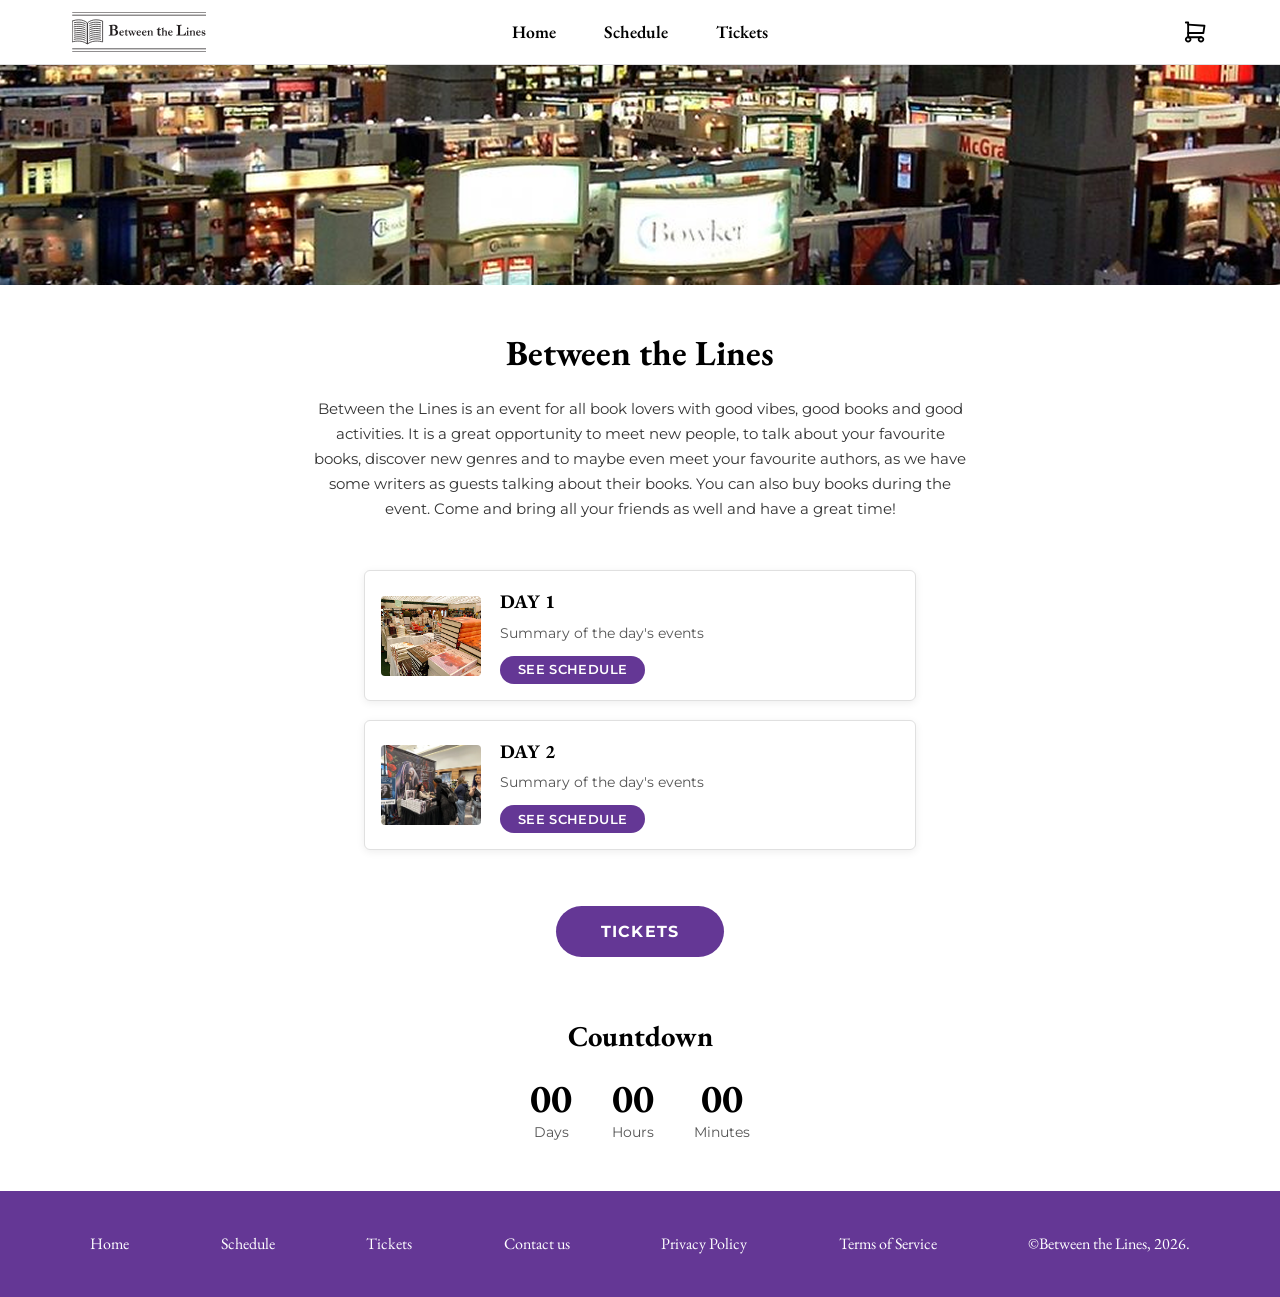
==== index.html @ 05888fab "brandmark on mobile header added, bugs fixed" ====
<!doctype html>
<html lang="en">
  <head>
    <meta charset="UTF-8" />
    <meta name="viewport" content="width=device-width, initial-scale=1.0" />
    <title>Between The Lines</title>

    <!--Logo font-->
    <link
      href="https://fonts.googleapis.com/css2?family=EB+Garamond:wght@400;700&family=Montserrat:wght@400;600;700&display=swap"
      rel="stylesheet"
    />

    <!--CSS FILES-->

    <!--General one ( header and footer for all pages )-->
    <link rel="stylesheet" href="CSS/header-footer.css" />
    <!--Page-specific ( home )-->
    <link rel="stylesheet" href="CSS/home.css" />

    <!--JS files-->
    <script src="JS/mainpage-mobilemenu.js" defer></script>
    <script src="JS/countdown.js" defer></script>
  </head>
  <body>
    <!-- HEADER -->
    <header>
      <nav class="nav-inner" aria-label="Main navigation">
        <a
          href="index.html"
          class="nav-logo"
          aria-label="Between the Lines, Home"
          ><img
            src="images/main-logotype-and-icon 1.svg"
            alt="Logo"
            class="logo-desktop"
          />

          <!-- mobile brandmark -->
          <img
            src="images/smallIcon.png"
            alt="Between the Lines brandmark"
            class="logo-mobile"
          />
        </a>

        <!-- Desktop version links -->
        <ul class="nav-links" role="list">
          <li><a href="index.html">Home</a></li>
          <li><a href="schedule.html">Schedule</a></li>
          <li><a href="tickets.html">Tickets</a></li>
        </ul>

        <!-- Desktop cart -->
        <a href="shoppingCart.html" class="nav-cart" aria-label="Shopping cart"
          ><img
            src="images/shopping-cart.svg"
            alt="Shopping Cart icon"
            id="Cart-icon"
          />
        </a>

        <!-- Ham -->
        <button
          class="nav-hamburger"
          aria-label="Open menu"
          aria-expanded="false"
          aria-controls="mobile-menu"
          onclick="openMenu()"
        >
          <span></span>
          <span></span>
          <span></span>
        </button>
      </nav>
    </header>

    <!-- MOBILE MENU -->
    <div
      class="mobile-menu"
      id="mobile-menu"
      role="dialog"
      aria-modal="true"
      aria-label="Navigation menu"
    >
      <div class="mobile-menu-header">
        <button
          class="mobile-menu-close"
          aria-label="Close menu"
          onclick="closeMenu()"
        >
          X
        </button>
      </div>
      <nav class="mobile-menu-links" aria-label="Mobile navigation">
        <a href="index.html" onclick="closeMenu()">Home</a>
        <a href="schedule.html" onclick="closeMenu()">Schedule</a>
        <a href="tickets.html" onclick="closeMenu()">Tickets</a>
        <a href="#contact" onclick="closeMenu()">Contact us</a>
        <a href="shoppingCart.html" onclick="closeMenu()">Shopping cart</a>
      </nav>
    </div>

    <!-- MAIN -->
    <main>
      <!-- Hero/main image -->
      <section class="hero" aria-label="Event photo">
        <img
          src="images/BOOK1 1 (1).png"
          alt="People browsing book stands at the Between the Lines event"
        />
      </section>

      <!-- About -->
      <section class="about">
        <h1>Between the Lines</h1>
        <p>
          Between the Lines is an event for all book lovers with good vibes,
          good books and good activities. It is a great opportunity to meet new
          people, to talk about your favourite books, discover new genres and to
          maybe even meet your favourite authors, as we have some writers as
          guests talking about their books. You can also buy books during the
          event. Come and bring all your friends as well and have a great time!
        </p>
      </section>

      <!-- Day cards -->
      <section class="day-cards" aria-label="Event days">
        <!-- Day 1 -->
        <article class="day-card">
          <img
            src="images/BOOK 2 3.png"
            alt="Day 1 event scene – book stalls and visitors"
          />
          <div class="day-card-content">
            <h3>DAY 1</h3>
            <p>Summary of the day's events</p>
            <button
              class="btn-schedule"
              onclick="window.location.href = 'schedule.html'"
            >
              SEE SCHEDULE
            </button>
          </div>
        </article>

        <!-- Day 2 -->
        <article class="day-card">
          <img
            src="images/day2.png"
            alt="Day 2 event scene – author signing and talks"
          />
          <div class="day-card-content">
            <h3>DAY 2</h3>
            <p>Summary of the day's events</p>
            <button
              class="btn-schedule"
              onclick="window.location.href = 'schedule.html'"
            >
              SEE SCHEDULE
            </button>
          </div>
        </article>
      </section>

      <!-- Tickets button -->
      <section class="tickets-cta">
        <a href="tickets.html" class="btn-tickets" role="button">TICKETS</a>
      </section>

      <!-- Countdown -->
      <section class="countdown-section" aria-label="Countdown to event">
        <h2>Countdown</h2>
        <div class="countdown-grid" aria-live="polite">
          <div class="countdown-item">
            <span class="countdown-number" id="cd-days">00</span>
            <span class="countdown-label">Days</span>
          </div>
          <div class="countdown-item">
            <span class="countdown-number" id="cd-hours">00</span>
            <span class="countdown-label">Hours</span>
          </div>
          <div class="countdown-item">
            <span class="countdown-number" id="cd-minutes">00</span>
            <span class="countdown-label">Minutes</span>
          </div>
        </div>
      </section>
    </main>

    <!--FOOTER-->
    <footer>
      <div class="footer-inner">
        <nav class="footer-links" aria-label="Footer navigation">
          <a href="index.html">Home</a>
          <a href="schedule.html">Schedule</a>
          <a href="tickets.html">Tickets</a>
          <a href="#contact">Contact us</a>
          <a href="#privacy">Privacy Policy</a>
          <a href="#terms">Terms of Service</a>
          <span class="footer-copyright">©Between the Lines, 2026.</span>
        </nav>
      </div>
    </footer>
  </body>
</html>
---- CSS/header-footer.css ----
/* GENERAL */
*,
*::before,
*::after {
  box-sizing: border-box;
  margin: 0;
  padding: 0;
}

:root {
  --purple: #643795;
  --purple-dark: #4e2a75;
  --white: #ffffff;
  --black: #000000;
  --gray-light: #f5f5f5;
  --gray-mid: #e0e0e0;
  --text: #000000;
}

a {
  text-decoration: none;
  color: inherit;
}

ul {
  list-style: none;
}
/* HEADER */

header {
  position: sticky;
  top: 0;
  z-index: 100;
  background: var(--white);
  border-bottom: 1px solid var(--gray-mid);
}

.nav-inner {
  display: grid;
  grid-template-columns: 1fr auto 1fr;
  align-items: center;
  padding: 0 2rem;
  height: 64px;
  max-width: 1200px;
  margin: 0 auto;
}
.nav-logo {
  grid-column: 1;
  justify-self: start;
}

.nav-logo img {
  height: 40px;
  width: auto;
}

/* Desktop nav links */

.nav-logo .logo-mobile {
  display: none;
}
.nav-logo .logo-desktop {
  display: block;
}

.nav-links {
  grid-column: 2;
  justify-self: center;
  display: flex;
  align-items: center;
  gap: 3rem;
  list-style: none;
  margin: 0;
  padding: 0;
  white-space: nowrap;
}

.nav-links a {
  font-family: "EB Garamond", serif;
  font-size: 1.1rem;
  font-weight: 600;
  color: var(--black);
  transition: color 0.2s;
}

.nav-links a:hover {
  color: var(--purple);
}
.nav-cart {
  grid-column: 3;
  justify-self: end;
}
.nav-cart img {
  width: 28px;
  height: 28px;
}

/* Ham(&hidden on desktop) */
.nav-hamburger {
  grid-column: 3;
  justify-self: end;
  display: none; /* hidden */
  background: none;
  border: none;
  cursor: pointer;
  flex-direction: column;
  gap: 5px;
  padding: 4px;
}

/* span lines hamb btn */
.nav-hamburger span {
  display: block;
  width: 24px;
  height: 3px;
  border-radius: 100000px;
  background: var(--black);
}

/* mobile overlay menu */
.mobile-menu {
  display: none;
  position: fixed;
  top: 0;
  left: 0;
  width: 100%;
  height: 100%;
  z-index: 200;
  flex-direction: column;
}

.mobile-menu.open {
  display: flex;
}

.mobile-menu-header {
  background: var(--white);
  display: flex;
  align-items: center;
  justify-content: space-between;
  padding: 0 1.25rem;
  height: 64px;
  border-bottom: 1px solid var(--gray-mid);
}

.mobile-menu-header img {
  height: 36px;
}

.mobile-menu-close {
  background: none;
  border: none;
  font-size: 1.6rem;
  cursor: pointer;
  color: var(--black);
  line-height: 1;
}

.mobile-menu-links {
  background: var(--purple);
  flex: 1;
  display: flex;
  flex-direction: column;
  align-items: center;
  justify-content: center;
  gap: 0;
}

.mobile-menu-links a {
  font-family: "EB Garamond", serif;
  font-size: 1.4rem;
  color: var(--white);
  padding: 1.1rem 2rem;
  width: 100%;
  text-align: center;
  border-bottom: 1px solid rgba(255, 255, 255, 0.1);
  transition: background 0.2s;
}

.mobile-menu-links a:first-child {
  border-top: 1px solid rgba(255, 255, 255, 0.1);
}

.mobile-menu-links a:hover {
  background: rgba(255, 255, 255, 0.1);
}

/*FOOTER*/
footer {
  background-color: var(--purple);
  color: var(--white);
  padding: 2.5rem 1.5rem;
}

.footer-inner {
  max-width: 1100px;
  margin: 0 auto;
}

/* Desktop footer one row */
.footer-links {
  display: flex;
  justify-content: space-between;
  align-items: center;
  flex-wrap: wrap;
  gap: 0.8rem;
}

.footer-links a,
.footer-copyright {
  font-family: "EB Garamond", serif;
  font-size: 1rem;
  color: var(--white);
}

.footer-links a:hover {
  text-decoration: underline;
}

/*  RESPONSIVENESS MOBILE */
@media (max-width: 640px) {
  /* Mobile logo & hide desktop */

  .nav-logo .logo-desktop {
    display: none;
  }

  .nav-logo .logo-mobile {
    display: block;
    height: 36px;
    width: auto;
  }
  /* Hide desktop nav & show ham */
  .nav-links,
  .nav-cart {
    display: none;
  }

  .nav-hamburger {
    display: flex;
  }

  /* Mobile footer 2 col */
  .footer-links {
    display: grid;
    grid-template-columns: 1fr 1fr;
    gap: 0.6rem 1.5rem;
    align-items: start;
  }

  .footer-copyright {
    grid-column: 1 / -1;
    text-align: center;
    margin-top: 0.5rem;
    font-size: 0.85rem;
  }

  .footer-links a {
    font-size: 0.9rem;
  }
}
---- CSS/home.css ----
body {
  font-family: "Montserrat", sans-serif;
  color: var(--text);
  line-height: 1.6;
  overflow-x: hidden;
}

h1,
h2,
h3 {
  font-family: "EB Garamond", serif;
  font-weight: 700;
}

a {
  text-decoration: none;
  color: inherit;
}

ul {
  list-style: none;
}

img {
  display: block;
  max-width: 100%;
}

/* The HERO/MAIN IMG */
.hero {
  width: 100%;
  max-height: 220px;
  overflow: hidden;
}

.hero img {
  width: 100%;
  height: 220px;
  object-fit: cover;
  object-position: center top;
}

/*ABOUT SECTION*/
.about {
  max-width: 700px;
  margin: 0 auto;
  padding: 2.5rem 1.5rem 1.5rem;
  text-align: center;
}

.about h1 {
  font-size: 2.2rem;
  margin-bottom: 1rem;
}

.about p {
  font-size: 0.92rem;
  color: #333;
  line-height: 1.7;
}

/* Day Cards*/
/* fix color, shadow, button later*/
.day-cards {
  max-width: 600px;
  margin: 1.5rem auto;
  padding: 0 1.5rem;
  display: flex;
  flex-direction: column;
  gap: 1.2rem;
}

.day-card {
  background: var(--white);
  border: 1px solid var(--gray-mid);
  border-radius: 6px;
  display: flex;
  align-items: center;
  gap: 1.2rem;
  padding: 1rem;
  box-shadow: 0 2px 8px rgba(0, 0, 0, 0.07);
}

.day-card img {
  width: 100px;
  height: 80px;
  object-fit: cover;
  border-radius: 4px;
  flex-shrink: 0;
}

.day-card-content h3 {
  font-size: 1.2rem;
  margin-bottom: 0.3rem;
}

.day-card-content p {
  font-size: 0.85rem;
  color: #555;
  margin-bottom: 0.7rem;
}

.btn-schedule {
  background: var(--purple);
  color: var(--white);
  border: none;
  border-radius: 20px;
  padding: 0.4rem 1.1rem;
  font-size: 0.8rem;
  font-family: "Montserrat", sans-serif;
  font-weight: 600;
  cursor: pointer;
  letter-spacing: 0.03em;
  transition: background 0.2s;
}

.btn-schedule:hover {
  background: var(--purple-dark);
}

/* TICKETS BUTTON */
.tickets-cta {
  text-align: center;
  padding: 2rem 1rem;
}

.btn-tickets {
  display: inline-block;
  background: var(--purple);
  color: var(--white);
  font-family: "Montserrat", sans-serif;
  font-size: 1rem;
  font-weight: 700;
  letter-spacing: 0.08em;
  padding: 0.8rem 2.8rem;
  border-radius: 30px;
  border: none;
  cursor: pointer;
  transition: background 0.2s;
  text-transform: uppercase;
}

.btn-tickets:hover {
  background: var(--purple-dark);
}

/* COUNTDOWN */
.countdown-section {
  text-align: center;
  padding: 1.5rem 1rem 3rem;
}

.countdown-section h2 {
  font-size: 1.8rem;
  margin-bottom: 1.2rem;
}

.countdown-grid {
  display: flex;
  justify-content: center;
  gap: 2.5rem;
}

.countdown-item {
  display: flex;
  flex-direction: column;
  align-items: center;
}

.countdown-number {
  font-family: "EB Garamond", serif;
  font-size: 2.5rem;
  font-weight: 700;
  line-height: 1;
}

.countdown-label {
  font-size: 0.85rem;
  color: #555;
  margin-top: 0.2rem;
}

/* RESPONSIVENESS MOBILE */
@media (max-width: 640px) {
  .hero img {
    height: 240px;
  }

  .about h1 {
    font-size: 1.7rem;
  }

  .about p {
    font-size: 0.88rem;
  }

  /* Cards& img stack vert */
  .day-card {
    flex-direction: column;
    align-items: flex-start;
  }

  .day-card img {
    width: 100%;
    height: 160px;
  }
}
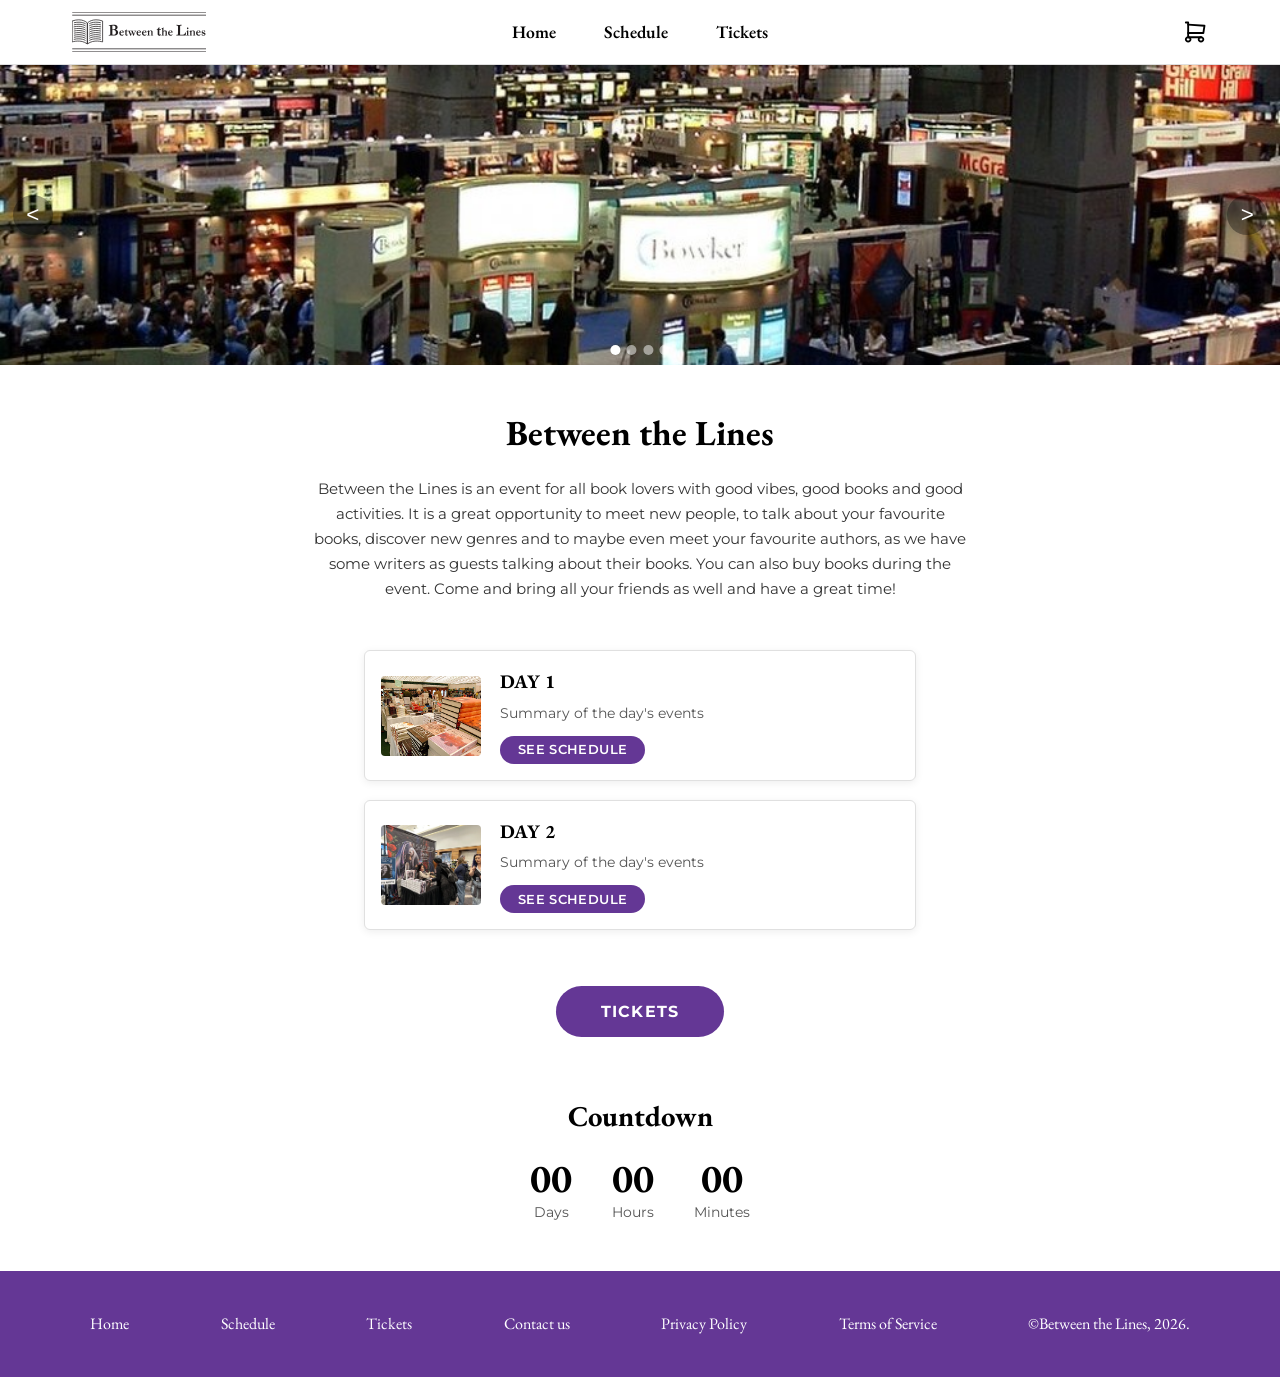
==== commit 7fc2bcb5: "slideshow home page" ====
--- a/index.html
+++ b/index.html
@@ -20,6 +20,7 @@
 
     <!--JS files-->
     <script src="JS/mainpage-mobilemenu.js" defer></script>
+    <script src="JS/slideShow.js" defer></script>
     <script src="JS/countdown.js" defer></script>
   </head>
   <body>
@@ -105,10 +106,43 @@
     <main>
       <!-- Hero/main image -->
       <section class="hero" aria-label="Event photo">
-        <img
-          src="images/BOOK1 1 (1).png"
-          alt="People browsing book stands at the Between the Lines event"
-        />
+        <!-- the slides -->
+        <div class="slides">
+          <img
+            src="images/main.jpg"
+            alt="Event photo - Scene 1"
+            class="slide active"
+          />
+          <img
+            src="images/Main3.jpg"
+            alt="Event photo - Scene 2"
+            class="slide"
+          />
+          <img
+            src="images/Main4.jpg"
+            alt="Event photo - Scene 3"
+            class="slide"
+          />
+          <img
+            src="images/Main5.jpg"
+            alt="Event photo - Scene 4"
+            class="slide"
+          />
+        </div>
+
+        <!-- left and right arrow buttons -->
+        <button class="slide-btn slide-prev" aria-label="Previous image">
+          <
+        </button>
+        <button class="slide-btn slide-next" aria-label="Next image">></button>
+
+        <!-- dots at the bottom -->
+        <div class="slide-dots">
+          <button class="dot active" aria-label="Go to slide 1"></button>
+          <button class="dot" aria-label="Go to slide 2"></button>
+          <button class="dot" aria-label="Go to slide 3"></button>
+          <button class="dot" aria-label="Go to slide 4"></button>
+        </div>
       </section>
 
       <!-- About -->
--- a/CSS/header-footer.css
+++ b/CSS/header-footer.css
@@ -150,7 +150,7 @@
 .mobile-menu-close {
   background: none;
   border: none;
-  font-size: 1.6rem;
+  font-size: 1.4rem;
   cursor: pointer;
   color: var(--black);
   line-height: 1;
--- a/CSS/home.css
+++ b/CSS/home.css
@@ -26,18 +26,83 @@
   max-width: 100%;
 }
 
-/* The HERO/MAIN IMG */
+/* HERO SLIDESHOW */
 .hero {
   width: 100%;
-  max-height: 220px;
+  height: 300px;
   overflow: hidden;
-}
-
-.hero img {
+  position: relative;
+}
+
+/* all slides sit on top of each other, hidden by default */
+.slide {
+  position: absolute;
+  top: 0;
+  left: 0;
   width: 100%;
-  height: 220px;
+  height: 100%;
   object-fit: cover;
   object-position: center top;
+  opacity: 0;
+  transition: opacity 0.6s ease;
+}
+
+.slide.active {
+  opacity: 1;
+}
+
+/* ARROW BUTTONS */
+.slide-btn {
+  position: absolute;
+  top: 50%;
+  transform: translateY(-50%);
+  background: rgba(0, 0, 0, 0.35);
+  color: white;
+  border: none;
+  font-size: 1.4rem;
+  width: 40px;
+  height: 40px;
+  border-radius: 50%;
+  cursor: pointer;
+  z-index: 10;
+  transition: background 0.2s;
+}
+
+.slide-btn:hover {
+  background: rgba(0, 0, 0, 0.6);
+}
+
+.slide-prev {
+  left: 0.8rem;
+}
+.slide-next {
+  right: 0.8rem;
+}
+
+/* DOTS */
+.slide-dots {
+  position: absolute;
+  bottom: 0.6rem;
+  left: 50%;
+  transform: translateX(-50%);
+  display: flex;
+  gap: 0.4rem;
+  z-index: 10;
+}
+
+.dot {
+  width: 10px;
+  height: 10px;
+  border-radius: 50%;
+  border: none;
+  background: rgba(255, 255, 255, 0.5);
+  cursor: pointer;
+  padding: 0;
+  transition: background 0.2s;
+}
+
+.dot.active {
+  background: white;
 }
 
 /*ABOUT SECTION*/
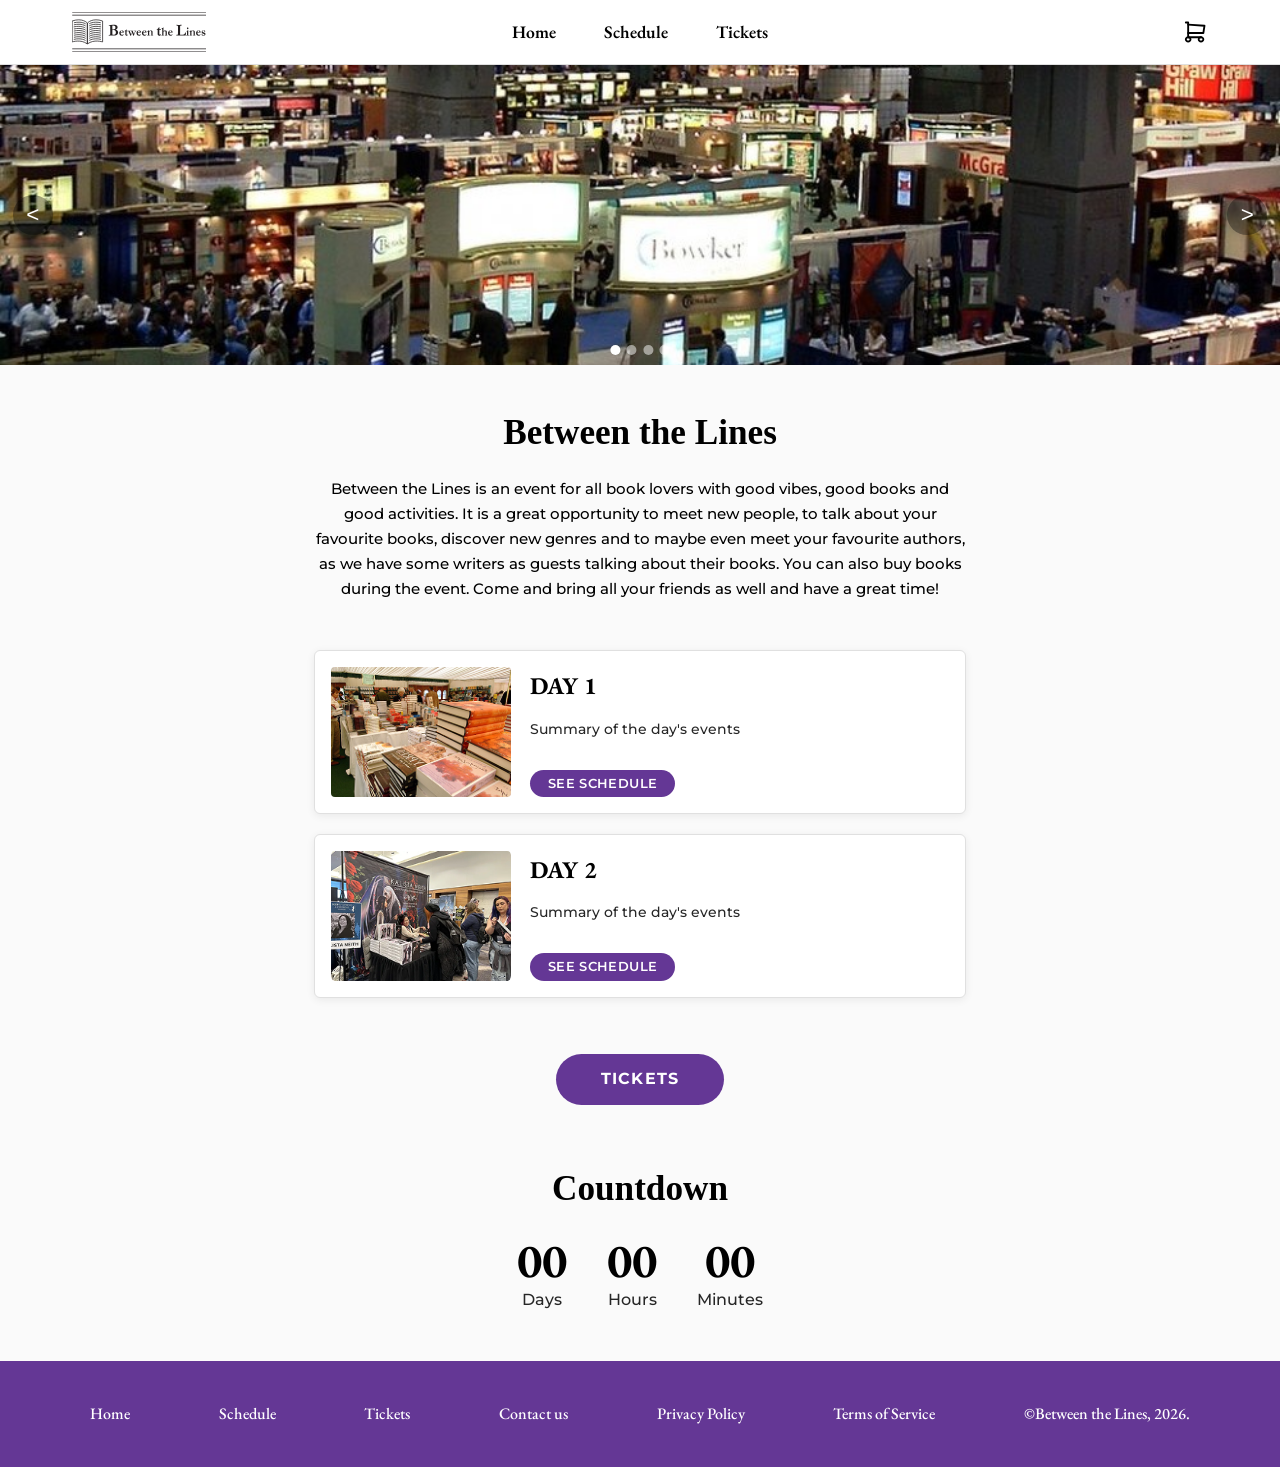
==== commit e9713cad: "Small Fixes" ====
--- a/index.html
+++ b/index.html
@@ -90,7 +90,7 @@
           aria-label="Close menu"
           onclick="closeMenu()"
         >
-          X
+          ✕
         </button>
       </div>
       <nav class="mobile-menu-links" aria-label="Mobile navigation">
@@ -226,13 +226,17 @@
     <footer>
       <div class="footer-inner">
         <nav class="footer-links" aria-label="Footer navigation">
-          <a href="index.html">Home</a>
-          <a href="schedule.html">Schedule</a>
-          <a href="tickets.html">Tickets</a>
-          <a href="#contact">Contact us</a>
-          <a href="#privacy">Privacy Policy</a>
-          <a href="#terms">Terms of Service</a>
-          <span class="footer-copyright">©Between the Lines, 2026.</span>
+          <div class="footer-col">
+            <a href="index.html">Home</a>
+            <a href="schedule.html">Schedule</a>
+            <a href="tickets.html">Tickets</a>
+            <a href="#contact">Contact us</a>
+          </div>
+          <div class="footer-col footer-col-right">
+            <a href="#privacy">Privacy Policy</a>
+            <a href="#terms">Terms of Service</a>
+            <span class="footer-copyright">©Between the Lines, 2026.</span>
+          </div>
         </nav>
       </div>
     </footer>
--- a/CSS/header-footer.css
+++ b/CSS/header-footer.css
@@ -124,7 +124,7 @@
   top: 0;
   left: 0;
   width: 100%;
-  height: 100%;
+  height: auto;
   z-index: 200;
   flex-direction: column;
 }
@@ -150,10 +150,13 @@
 .mobile-menu-close {
   background: none;
   border: none;
-  font-size: 1.4rem;
+  font-size: 1.5rem;
+  font-weight: 999;
   cursor: pointer;
   color: var(--black);
   line-height: 1;
+  margin-left: 92%;
+  display: block;
 }
 
 .mobile-menu-links {
@@ -161,6 +164,7 @@
   flex: 1;
   display: flex;
   flex-direction: column;
+  height: 50%;
   align-items: center;
   justify-content: center;
   gap: 0;
@@ -186,6 +190,7 @@
 }
 
 /*FOOTER*/
+
 footer {
   background-color: var(--purple);
   color: var(--white);
@@ -204,6 +209,9 @@
   align-items: center;
   flex-wrap: wrap;
   gap: 0.8rem;
+}
+.footer-col {
+  display: contents;
 }
 
 .footer-links a,
@@ -217,6 +225,27 @@
   text-decoration: underline;
 }
 
+/*  RESPONSIVENESS MIDDLE/iPad ONLY FOOTER   */
+@media (min-width: 641px) and (max-width: 1024px) {
+  .footer-links {
+    display: grid;
+    grid-template-columns: 1fr 1fr 1fr;
+    gap: 0.8rem 0.8rem;
+    align-items: start;
+    text-justify: distribute;
+  }
+
+  .footer-col {
+    display: contents;
+  }
+
+  .footer-copyright {
+    grid-column: 1 / -1;
+    text-align: center;
+    margin-top: 0.5rem;
+  }
+}
+
 /*  RESPONSIVENESS MOBILE */
 @media (max-width: 640px) {
   /* Mobile logo & hide desktop */
@@ -244,15 +273,24 @@
   .footer-links {
     display: grid;
     grid-template-columns: 1fr 1fr;
-    gap: 0.6rem 1.5rem;
-    align-items: start;
+    gap: 0;
+    align-items: end;
+  }
+  .footer-col {
+    display: flex;
+    flex-direction: column;
+    gap: 0.6rem;
+    text-align: bottom;
+  }
+  .footer-col-right {
+    text-align: right;
   }
 
   .footer-copyright {
     grid-column: 1 / -1;
-    text-align: center;
-    margin-top: 0.5rem;
+    text-align: right;
     font-size: 0.85rem;
+    align-content: bottom;
   }
 
   .footer-links a {
--- a/CSS/home.css
+++ b/CSS/home.css
@@ -3,12 +3,15 @@
   color: var(--text);
   line-height: 1.6;
   overflow-x: hidden;
-}
-
+  font-weight: 500;
+}
+main {
+  background-color: color-mix(in srgb, var(--text) 2%, transparent);
+}
 h1,
 h2,
 h3 {
-  font-family: "EB Garamond", serif;
+  font-family: "Garamond", serif;
   font-weight: 700;
 }
 
@@ -32,6 +35,9 @@
   height: 300px;
   overflow: hidden;
   position: relative;
+}
+.hero img {
+  height: 300px;
 }
 
 /* all slides sit on top of each other, hidden by default */
@@ -120,14 +126,13 @@
 
 .about p {
   font-size: 0.92rem;
-  color: #333;
   line-height: 1.7;
 }
 
 /* Day Cards*/
 /* fix color, shadow, button later*/
 .day-cards {
-  max-width: 600px;
+  max-width: 700px;
   margin: 1.5rem auto;
   padding: 0 1.5rem;
   display: flex;
@@ -147,21 +152,33 @@
 }
 
 .day-card img {
-  width: 100px;
-  height: 80px;
+  width: 180px;
+  height: 130px;
   object-fit: cover;
   border-radius: 4px;
   flex-shrink: 0;
 }
 
+.day-card-content {
+  display: flex;
+  flex-direction: column;
+  justify-content: space-between;
+  align-self: stretch;
+  flex: 1;
+  align-items: flex-start;
+  gap: 0.5rem;
+}
+
 .day-card-content h3 {
-  font-size: 1.2rem;
-  margin-bottom: 0.3rem;
+  font-family: "EB Garamond", serif;
+  font-size: 1.5rem;
+
+  margin: 0;
 }
 
 .day-card-content p {
   font-size: 0.85rem;
-  color: #555;
+  color: color-mix(in srgb, var(--text) 85%, transparent);
   margin-bottom: 0.7rem;
 }
 
@@ -177,6 +194,8 @@
   cursor: pointer;
   letter-spacing: 0.03em;
   transition: background 0.2s;
+  align-self: bottom;
+  margin-top: 0.3rem;
 }
 
 .btn-schedule:hover {
@@ -216,7 +235,7 @@
 }
 
 .countdown-section h2 {
-  font-size: 1.8rem;
+  font-size: 2.2rem;
   margin-bottom: 1.2rem;
 }
 
@@ -234,24 +253,25 @@
 
 .countdown-number {
   font-family: "EB Garamond", serif;
-  font-size: 2.5rem;
+  font-size: 3rem;
   font-weight: 700;
   line-height: 1;
 }
 
 .countdown-label {
-  font-size: 0.85rem;
-  color: #555;
+  font-size: auto;
+  color: color-mix(in srgb, var(--text) 85%, transparent);
   margin-top: 0.2rem;
 }
 
 /* RESPONSIVENESS MOBILE */
 @media (max-width: 640px) {
-  .hero img {
+  .hero {
     height: 240px;
   }
 
-  .about h1 {
+  .about h1,
+  .countdown-section h2 {
     font-size: 1.7rem;
   }
 
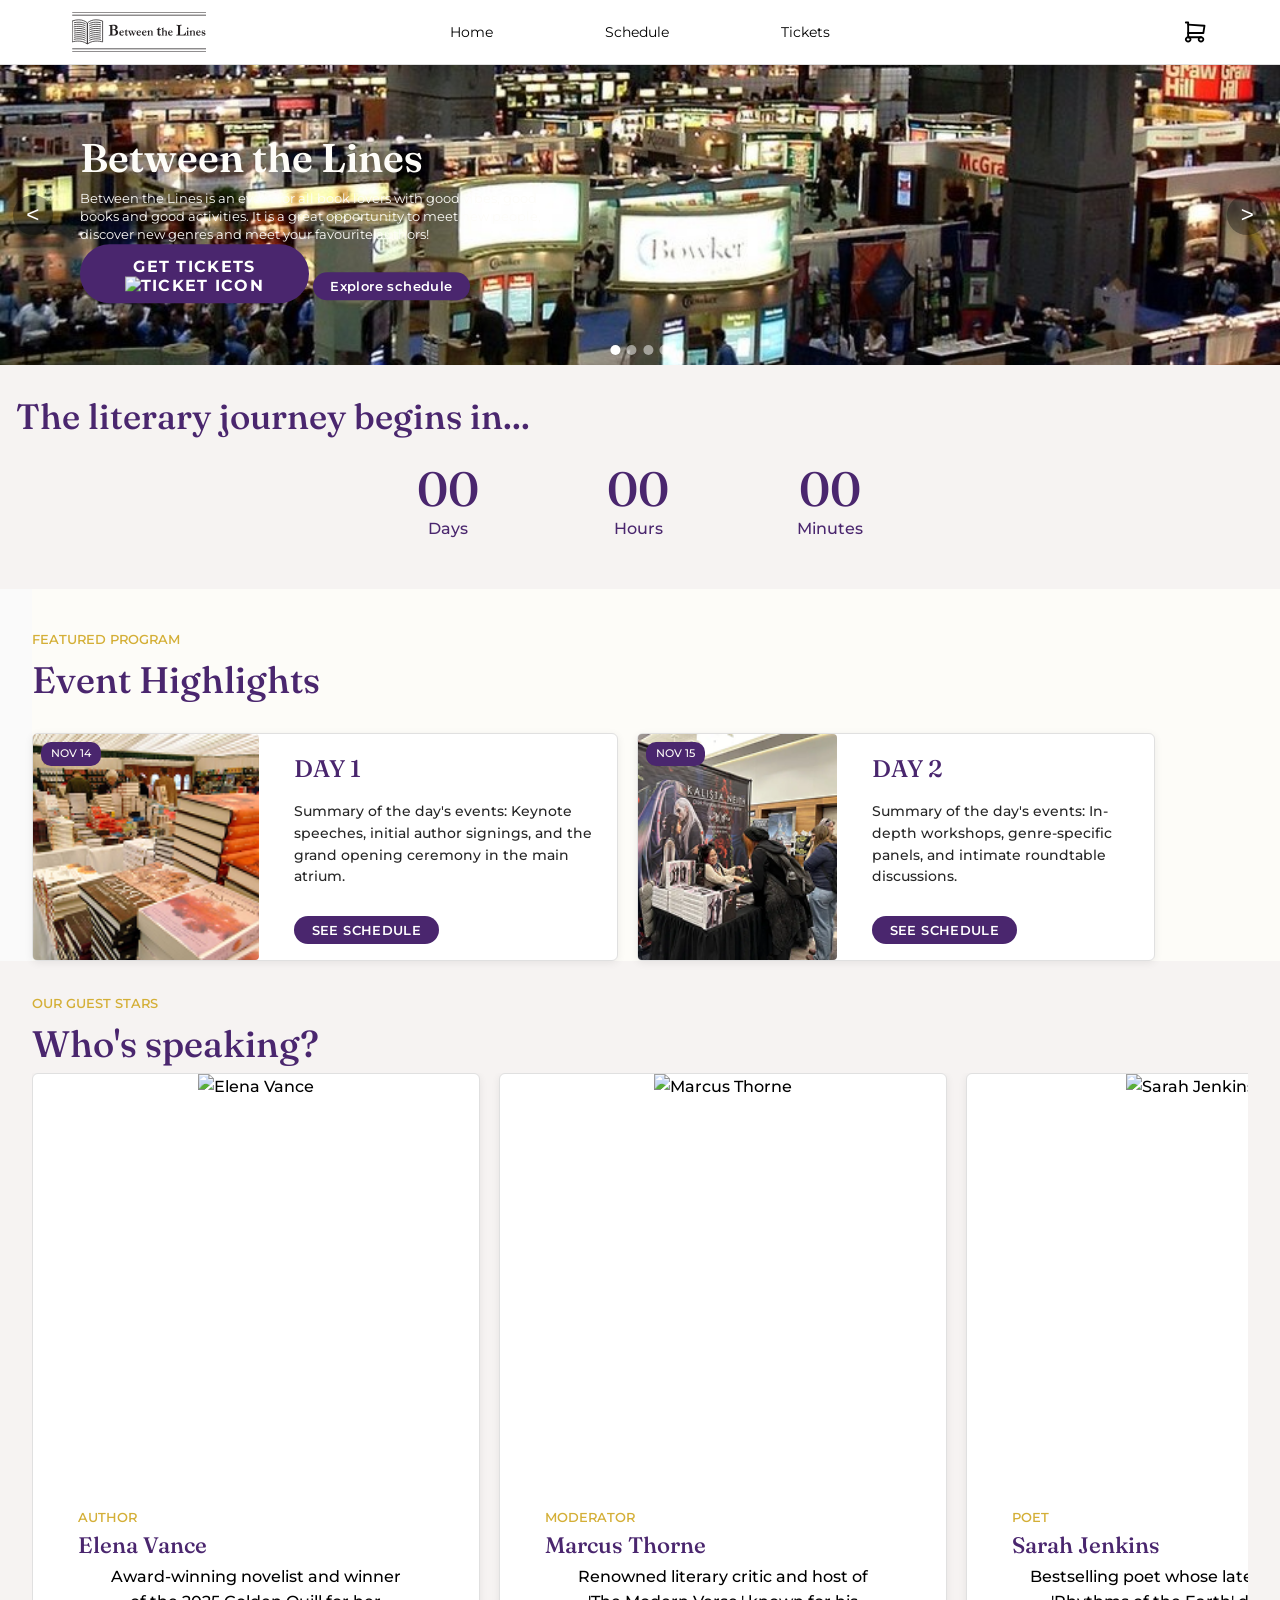
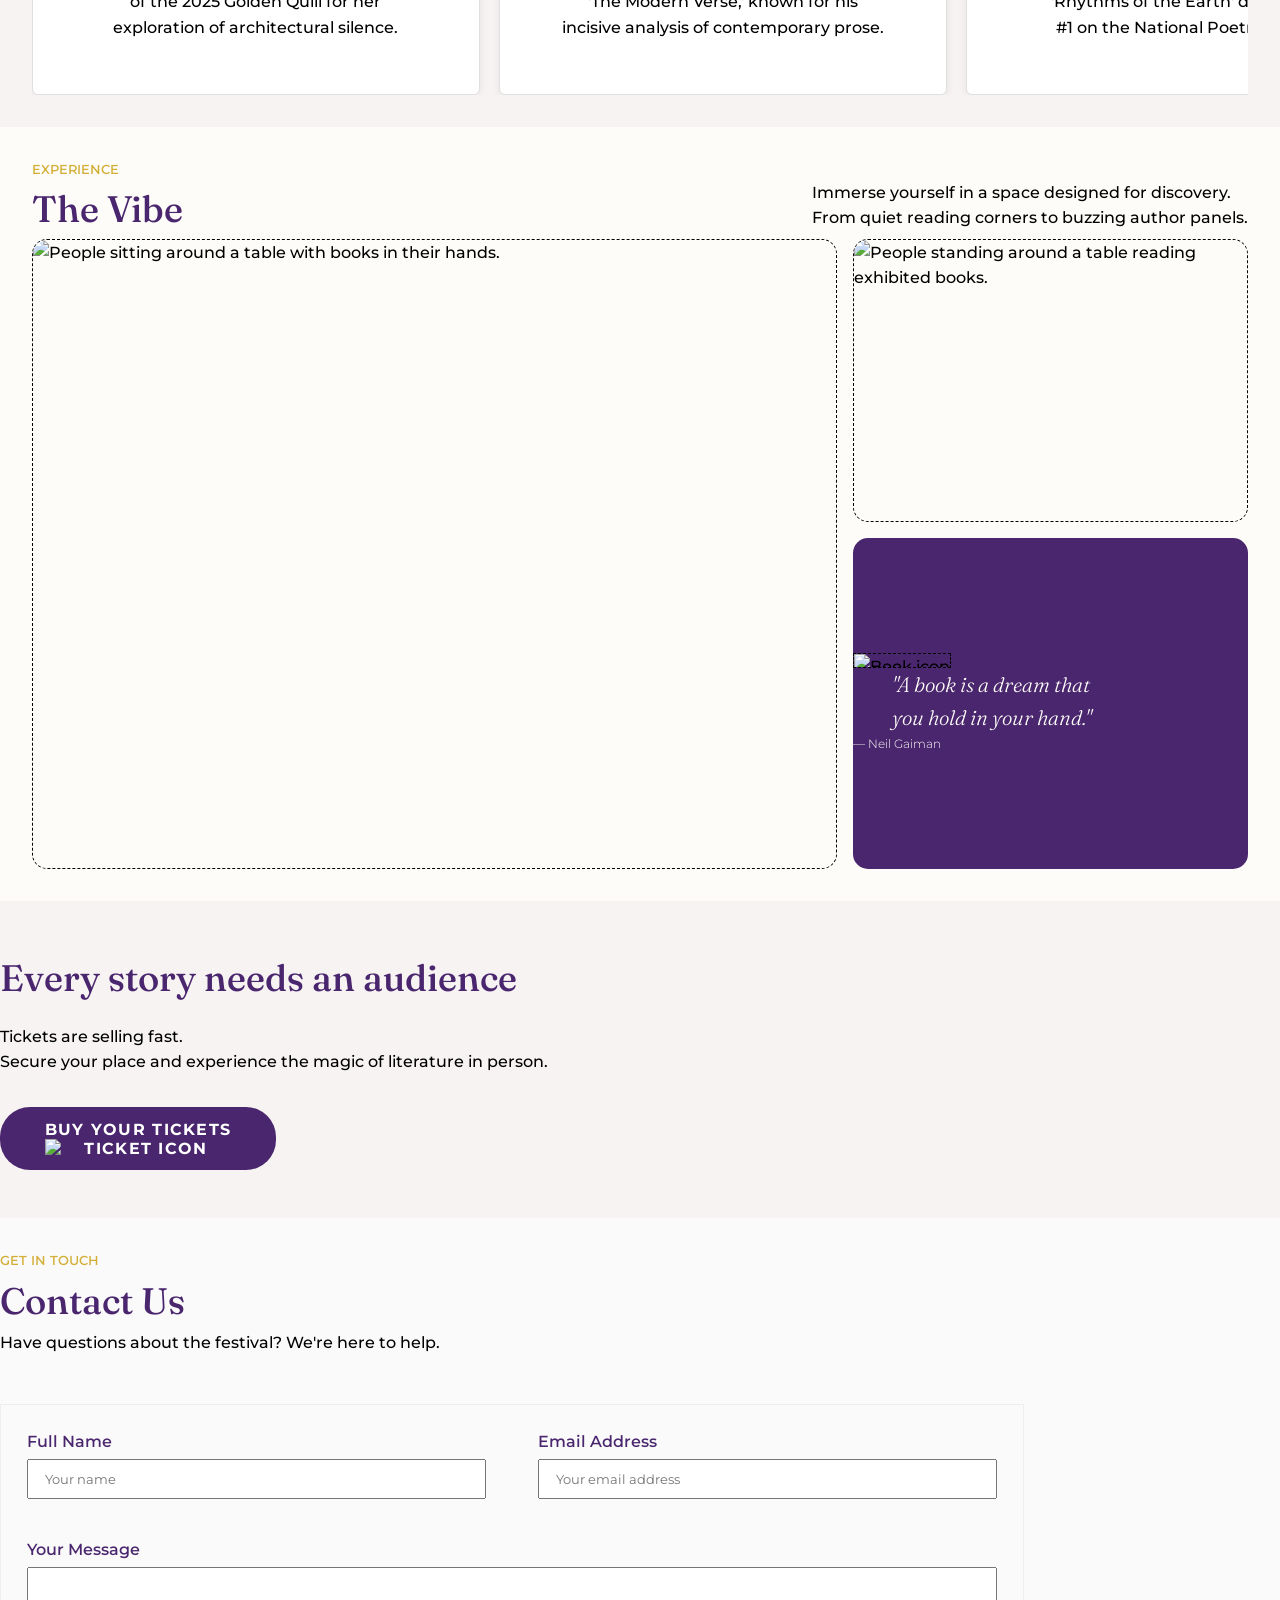
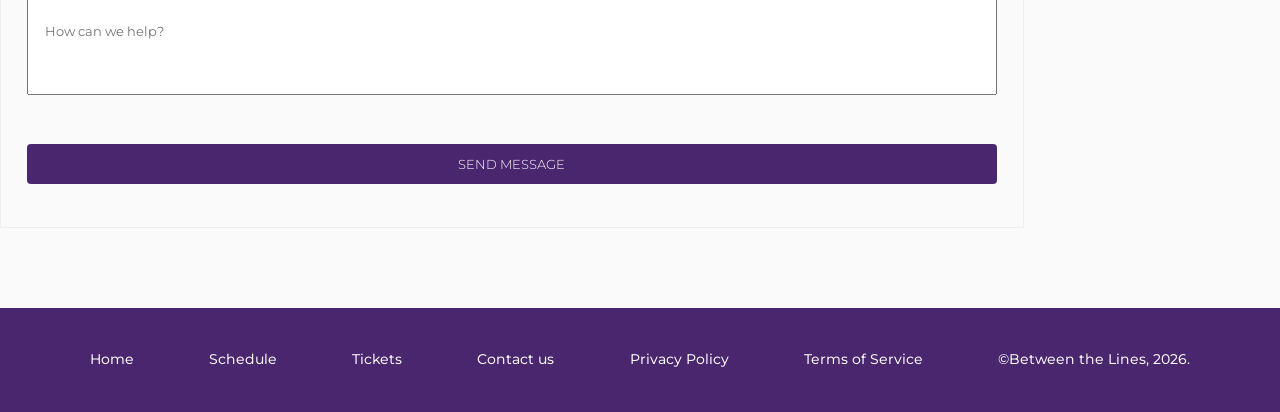
==== commit e510ba52: "Main page new layout (html and css) Mostly functional, still needs some updates/fixes" ====
--- a/index.html
+++ b/index.html
@@ -6,10 +6,9 @@
     <title>Between The Lines</title>
 
     <!--Logo font-->
-    <link
-      href="https://fonts.googleapis.com/css2?family=EB+Garamond:wght@400;700&family=Montserrat:wght@400;600;700&display=swap"
-      rel="stylesheet"
-    />
+    <link rel="preconnect" href="https://fonts.googleapis.com">
+    <link rel="preconnect" href="https://fonts.gstatic.com" crossorigin>
+    <link href="https://fonts.googleapis.com/css2?family=Fraunces:ital,opsz,wght@0,9..144,100..900;1,9..144,100..900&family=Montserrat:ital,wght@0,100..900;1,100..900&display=swap" rel="stylesheet">
 
     <!--CSS FILES-->
 
@@ -105,7 +104,7 @@
     <!-- MAIN -->
     <main>
       <!-- Hero/main image -->
-      <section class="hero" aria-label="Event photo">
+      <section class="hero overlay" aria-label="Event photo">
         <!-- the slides -->
         <div class="slides">
           <img
@@ -143,68 +142,19 @@
           <button class="dot" aria-label="Go to slide 3"></button>
           <button class="dot" aria-label="Go to slide 4"></button>
         </div>
-      </section>
-
-      <!-- About -->
-      <section class="about">
-        <h1>Between the Lines</h1>
-        <p>
-          Between the Lines is an event for all book lovers with good vibes,
-          good books and good activities. It is a great opportunity to meet new
-          people, to talk about your favourite books, discover new genres and to
-          maybe even meet your favourite authors, as we have some writers as
-          guests talking about their books. You can also buy books during the
-          event. Come and bring all your friends as well and have a great time!
-        </p>
-      </section>
-
-      <!-- Day cards -->
-      <section class="day-cards" aria-label="Event days">
-        <!-- Day 1 -->
-        <article class="day-card">
-          <img
-            src="images/BOOK 2 3.png"
-            alt="Day 1 event scene – book stalls and visitors"
-          />
-          <div class="day-card-content">
-            <h3>DAY 1</h3>
-            <p>Summary of the day's events</p>
-            <button
-              class="btn-schedule"
-              onclick="window.location.href = 'schedule.html'"
-            >
-              SEE SCHEDULE
-            </button>
-          </div>
-        </article>
-
-        <!-- Day 2 -->
-        <article class="day-card">
-          <img
-            src="images/day2.png"
-            alt="Day 2 event scene – author signing and talks"
-          />
-          <div class="day-card-content">
-            <h3>DAY 2</h3>
-            <p>Summary of the day's events</p>
-            <button
-              class="btn-schedule"
-              onclick="window.location.href = 'schedule.html'"
-            >
-              SEE SCHEDULE
-            </button>
-          </div>
-        </article>
-      </section>
-
-      <!-- Tickets button -->
-      <section class="tickets-cta">
-        <a href="tickets.html" class="btn-tickets" role="button">TICKETS</a>
+
+        <!-- text -->
+        <div class="text-on-slides">
+          <h1 class="light-text">Between the Lines</h1>
+          <p class="light-text">Between the Lines is an event for all book lovers with good vibes, good books and good activities. It is a great opportunity to meet new people, discover new genres and meet your favourite authors!</p>
+          <button aria-label="Go to Tickets page" class="dark btn-tickets">Get tickets <img src="" alt="Ticket icon" class="icon"></button>
+          <button aria-label="Go to Schedule page" class="secondary light btn-schedule">Explore schedule</button>
+        </div>
       </section>
 
       <!-- Countdown -->
       <section class="countdown-section" aria-label="Countdown to event">
-        <h2>Countdown</h2>
+        <h2 class="purple">The literary journey begins in...</h2>
         <div class="countdown-grid" aria-live="polite">
           <div class="countdown-item">
             <span class="countdown-number" id="cd-days">00</span>
@@ -220,6 +170,173 @@
           </div>
         </div>
       </section>
+
+      <!-- Event highlights -->
+      <section class="events" aria-label="Events section">
+        <!-- headline -->
+        <section class="events-headline">
+          <h5>Featured Program</h5>
+          <h2>Event Highlights</h2>
+        </section>
+        <!-- Day cards -->
+        <section class="day-cards" aria-label="Event days">
+          <!-- Day 1 -->
+          <article class="day-card">
+            <img
+              src="images/BOOK 2 3.png"
+              alt="Day 1 event scene – book stalls and visitors"
+            />
+            <h6>Nov 14</h6>
+            <div class="day-card-content">
+              <h3>DAY 1</h3>
+              <p>Summary of the day's events: Keynote speeches, initial author signings, and the grand opening ceremony in the main atrium.</p>
+              <button
+                class="btn-schedule"
+                onclick="window.location.href = 'schedule.html'"
+              >
+                SEE SCHEDULE
+              </button>
+            </div>
+          </article>
+
+          <!-- Day 2 -->
+          <article class="day-card">
+            <img
+              src="images/day2.png"
+              alt="Day 2 event scene – author signing and talks"
+            />
+            <h6>Nov 15</h6>
+            <div class="day-card-content">
+              <h3>DAY 2</h3>
+              <p>Summary of the day's events: In-depth workshops, genre-specific panels, and intimate roundtable discussions.</p>
+              <button
+                class="btn-schedule"
+                onclick="window.location.href = 'schedule.html'"
+              >
+                SEE SCHEDULE
+              </button>
+            </div>
+          </article>
+        </section>
+      </section>
+
+      <!-- Speakers -->
+      <section class="speakers" aria-label="Speakers section">
+        <h5>Our guest stars</h5>
+        <h2>Who's speaking?</h2>
+        <section class="speaker-cards" aria-label="Speakers">
+          <article class="speaker-card">
+            <img
+              src=""
+              alt="Elena Vance"
+            />
+            <div class="speaker-card-content">
+              <h5>Author</h5>
+              <h4>Elena Vance</h4>
+              <p>Award-winning novelist and winner of the 2025 Golden Quill for her exploration of architectural silence.</p>
+            </div>
+          </article>
+
+          <article class="speaker-card">
+            <img
+              src=""
+              alt="Marcus Thorne"
+            />
+            <div class="speaker-card-content">
+              <h5>Moderator</h5>
+              <h4>Marcus Thorne</h4>
+              <p>Renowned literary critic and host of 'The Modern Verse,' known for his incisive analysis of contemporary prose.</p>
+            </div>
+          </article>
+
+          <article class="speaker-card">
+            <img
+              src=""
+              alt="Sarah Jenkins"
+            />
+            <div class="speaker-card-content">
+              <h5>Poet</h5>
+              <h4>Sarah Jenkins</h4>
+              <p>Bestselling poet whose latest collection 'Rhythms of the Earth' debuted at #1 on the National Poetry Charts.</p>
+            </div>
+          </article>
+
+          <article class="speaker-card">
+            <img
+              src=""
+              alt="David Chen"
+            />
+            <div class="speaker-card-content">
+              <h5>Journalist</h5>
+              <h4>David Chen</h4>
+              <p>Some description.</p>
+            </div>
+          </article>
+
+          <article class="speaker-card">
+            <img
+              src=""
+              alt="Amara Okoro"
+            />
+            <div class="speaker-card-content">
+              <h5>Novelist</h5>
+              <h4>Amara Okoro</h4>
+              <p>Some description.</p>
+            </div>
+          </article>
+        </section>
+      </section>
+
+      <section class="vibes-container" aria-label="Vibes moodboard">
+        <div class="vibes-texts">
+          <h5>Experience</h5>
+          <h2>The Vibe</h2>
+          <div class="vibes-descriptions">
+            <p>Immerse yourself in a space designed for discovery.</p>
+            <p>From quiet reading corners to buzzing author panels.</p>
+          </div>
+        </div>
+        <div class="vibes-visuals">
+          <img class="vibes-main" src="" alt="People sitting around a table with books in their hands.">
+          <img class="vibes-small" src="" alt="People standing around a table reading exhibited books.">
+          <div class="vibes-quote">
+            <img class="icon" src="" alt="Book icon">
+            <p class="light-text quote">"A book is a dream that you hold in your hand."</p>
+            <p class="light-text quote-by">— Neil Gaiman</p>
+          </div>
+        </div>
+      </section>
+
+      <!-- Ticket call-to-action -->
+       <section class="buy-tickets" aria-label="Buy tickets">
+        <h2>Every story needs an audience</h2>
+        <p>Tickets are selling fast.</p>
+        <p>Secure your place and experience the magic of literature in person.</p>
+        <button class="btn-tickets" aria-label="Go to Tickets page">Buy your tickets <img src="" alt="Ticket icon"></button>
+       </section>
+       
+       <!-- Contact Us form -->
+        <section class="contact-section">
+          <h5>Get in touch</h5>
+          <h2>Contact Us</h2>
+          <p>Have questions about the festival? We're here to help.</p>
+          <form action="" method="get" class="contact-form">
+            <div class="name-field">
+              <label for="full-name">Full Name</label>
+              <input type="text" name="name" id="name" placeholder="Your name" required />
+            </div>
+            <div class="email-field">
+              <label for="email">Email Address</label>
+              <input type="email" name="email" id="email" placeholder="Your email address" required />
+            </div>
+            <div class="msg-field">
+              <label for="message">Your Message</label>
+              <input type="text" name="message" id="message" placeholder="How can we help?" required />
+            </div>
+            <button type="submit" id="msg-btn">Send message</button>
+          </form>
+        </section>
+
     </main>
 
     <!--FOOTER-->
--- a/CSS/header-footer.css
+++ b/CSS/header-footer.css
@@ -8,13 +8,18 @@
 }
 
 :root {
-  --purple: #643795;
-  --purple-dark: #4e2a75;
+  /* --purple: #643795;
+  --purple-dark: #4e2a75; */
+  --purple: #4A266E;
+  --purple-dark: #553376;
+  --gold: #D4AF37;
   --white: #ffffff;
   --black: #000000;
   --gray-light: #f5f5f5;
   --gray-mid: #e0e0e0;
   --text: #000000;
+  --beige-light: #FDFCF8;
+  --beige-mid: #F6F3F2;
 }
 
 a {
@@ -68,7 +73,7 @@
   justify-self: center;
   display: flex;
   align-items: center;
-  gap: 3rem;
+  gap: 7rem;
   list-style: none;
   margin: 0;
   padding: 0;
@@ -76,15 +81,15 @@
 }
 
 .nav-links a {
-  font-family: "EB Garamond", serif;
-  font-size: 1.1rem;
-  font-weight: 600;
+  font-family: "Montserrat", sans-serif;
+  font-size: 0.9rem;
+  font-weight: 400;
   color: var(--black);
   transition: color 0.2s;
 }
 
 .nav-links a:hover {
-  color: var(--purple);
+  color: var(--purple-dark);
 }
 .nav-cart {
   grid-column: 3;
@@ -216,8 +221,9 @@
 
 .footer-links a,
 .footer-copyright {
-  font-family: "EB Garamond", serif;
-  font-size: 1rem;
+  font-family: "Montserrat", sans-serif;
+  font-size: 0.9rem;
+  font-weight: 450;
   color: var(--white);
 }
 
--- a/CSS/home.css
+++ b/CSS/home.css
@@ -10,9 +10,52 @@
 }
 h1,
 h2,
-h3 {
-  font-family: "Garamond", serif;
-  font-weight: 700;
+h3,
+h4,
+h5,
+h6 {
+  font-family: "Fraunces", serif;
+  width: max-content;
+}
+
+h2, h3, h4 {
+  color: var(--purple);
+  font-weight: 500;
+}
+
+h1 {
+  font-size: 2.5rem;
+  font-weight: 600;
+}
+
+h2 {
+  font-size: 2.3rem;
+}
+
+h4 {
+  font-size: 1.4rem;
+}
+
+h5 {
+  text-transform: uppercase;
+  color: var(--gold);
+  font-weight: 550;
+  font-family: "Montserrat", sans-serif;
+}
+
+.light-text {
+  color: var(--beige-light);
+}
+
+.text-on-slides p{
+  font-weight: 400;
+  font-size: 0.8rem;
+  line-height: 1.4;
+  width: 50%;
+}
+
+.purple {
+  color: var(--purple);
 }
 
 a {
@@ -111,32 +154,99 @@
   background: white;
 }
 
+/* TEXT ON SLIDES */
+.text-on-slides {
+  position: absolute;
+  top: 50%;
+  left: 25%;
+  transform: translateY(-50%) translateX(-25%);
+  z-index: 10;
+}
+
+.secondary, .light, .dark {
+  height: max-content;
+  padding: 8px;
+}
+
+.icon {
+  max-height: 15px;
+}
+
 /*ABOUT SECTION*/
-.about {
-  max-width: 700px;
-  margin: 0 auto;
-  padding: 2.5rem 1.5rem 1.5rem;
-  text-align: center;
-}
-
-.about h1 {
+
+
+.events-headline h1 {
   font-size: 2.2rem;
   margin-bottom: 1rem;
 }
 
-.about p {
+.events-headline p {
   font-size: 0.92rem;
   line-height: 1.7;
 }
+
+/* COUNTDOWN */
+.countdown-section {
+  text-align: center;
+  padding: 1.5rem 1rem 3rem;
+  justify-items: center;
+  background-color: var(--beige-mid);
+}
+
+.countdown-section h2 {
+  font-size: 2.2rem;
+  margin-bottom: 1.2rem;
+}
+
+.countdown-grid {
+  display: flex;
+  justify-content: center;
+  gap: 8rem;
+}
+
+.countdown-item {
+  display: flex;
+  flex-direction: column;
+  align-items: center;
+}
+
+.countdown-number {
+  font-family: "Fraunces";
+  font-size: 3rem;
+  font-weight: 500;
+  line-height: 1;
+  color: var(--purple);
+}
+
+.countdown-label {
+  font-size: auto;
+  /* color: color-mix(in srgb, var(--text) 85%, transparent); */
+  color: var(--purple);
+  margin-top: 0.2rem;
+}
+
+/* EVENT HIGHLIGHTS */
+.events {
+  /* justify-items: center; */
+  margin-left: 2rem;
+  background-color: var(--beige-light);
+}
+
+.events-headline {
+  max-width: 90%;
+  /* margin: 0 auto; */
+  padding: 2.5rem 1.5rem 1.5rem 0;
+  text-align: center;
+}
+
 
 /* Day Cards*/
 /* fix color, shadow, button later*/
 .day-cards {
-  max-width: 700px;
-  margin: 1.5rem auto;
-  padding: 0 1.5rem;
-  display: flex;
-  flex-direction: column;
+  max-width: 90%;
+  /* margin: 1.5rem auto;
+  padding: 0 1.5rem; */
+  display: flex;
   gap: 1.2rem;
 }
 
@@ -144,19 +254,35 @@
   background: var(--white);
   border: 1px solid var(--gray-mid);
   border-radius: 6px;
-  display: flex;
+  display: grid;
   align-items: center;
   gap: 1.2rem;
-  padding: 1rem;
   box-shadow: 0 2px 8px rgba(0, 0, 0, 0.07);
+  grid-template-columns: 2fr 3fr;
 }
 
 .day-card img {
-  width: 180px;
-  height: 130px;
+  height: 100%;
+  width: 100%;
+  aspect-ratio: 1;
   object-fit: cover;
   border-radius: 4px;
   flex-shrink: 0;
+  grid-area: 1 / 1;
+  align-self: flex-start;
+}
+
+h6 {
+  grid-area: 1 / 1;
+  align-self: flex-start;
+  font-family: "Montserrat", sans-serif;
+  font-weight: 500;
+  text-transform: uppercase;
+  color: var(--beige-light);
+  background-color: var(--purple);
+  padding: 3px 10px;
+  margin: 0.5rem;
+  border-radius: 10px;
 }
 
 .day-card-content {
@@ -167,10 +293,10 @@
   flex: 1;
   align-items: flex-start;
   gap: 0.5rem;
+  padding: 1rem;
 }
 
 .day-card-content h3 {
-  font-family: "EB Garamond", serif;
   font-size: 1.5rem;
 
   margin: 0;
@@ -202,7 +328,144 @@
   background: var(--purple-dark);
 }
 
-/* TICKETS BUTTON */
+/* SPEAKERS SECTION */
+.speakers {
+  background-color: var(--beige-mid);
+  padding: 2rem;
+}
+
+.speaker-cards {
+  overflow-x: auto;
+  display: flex;
+  gap: 1.2rem;
+}
+
+.speaker-card {
+  background: var(--white);
+  border: 1px solid var(--gray-mid);
+  border-radius: 6px;
+  display: grid;
+  align-items: center;
+  gap: 1.2rem;
+  box-shadow: 0 2px 8px rgba(0, 0, 0, 0.07);
+  grid-template-rows: 3fr 2fr;
+  min-width: 35vw;
+  max-width: 45vw;
+  justify-items: center;
+}
+
+.speaker-card img {
+  height: 40vh;
+}
+
+.speaker-card-content {
+  max-width: 80%;
+  justify-items: center;
+}
+
+.speaker-card-content p {
+  text-align: center;
+  text-wrap: balance;
+}
+
+/* VIBES SECTION */
+
+.vibes-container {
+  background-color: var(--beige-light);
+  padding: 2rem;
+}
+
+.vibes-texts {
+  display: grid;
+  grid-template-areas: 
+    "a a"
+    "b c";
+  grid-template-columns: 3fr max-content;
+}
+
+.vibes-texts h5 {
+  grid-area: a;
+}
+
+.vibes-headlines {
+  display: flex;
+  flex-direction: row;
+}
+
+.vibes-visuals {
+  display: grid;
+  grid-template-areas:
+    "big big lil"
+    "big big quote";
+    grid-template-columns: repeat(3, 1fr);
+  gap: 1rem;
+}
+
+.vibes-visuals img {
+  border-style: dashed;
+  border-width: 1px;
+}
+
+.vibes-main {
+  grid-area: big;
+  height: 70vh;
+  border-radius: 15px;
+}
+
+.vibes-small {
+  grid-area: lil;
+  border-radius: 15px;
+}
+
+.vibes-quote {
+  grid-area: quote;
+  background-color: var(--purple);
+  align-content: center;
+  justify-items: center;
+  border-radius: 15px;
+}
+
+.icon {
+  width: max-content;
+}
+
+.quote {
+  font-family: "Fraunces", serif;
+  font-style: italic;
+  font-weight: 300;
+  font-size: 1.3rem;
+  text-wrap: balance;
+  max-width: 70%;
+  text-align: center;
+}
+
+.quote-by {
+  font-weight: 300;
+  font-size: 0.75rem;
+  width: max-content;
+}
+
+/* BUY TICKETS SECTION */
+.buy-tickets {
+  background-color: var(--beige-mid);
+  justify-items: center;
+  padding: 3rem 0;
+  gap: 1.5rem;
+}
+
+.buy-tickets h2 {
+  margin-bottom: 1rem;
+}
+
+.buy-tickets p {
+  width: max-content;
+}
+
+.buy-tickets .btn-tickets {
+  display: block;
+  margin-top: 2rem;
+}
+
 .tickets-cta {
   text-align: center;
   padding: 2rem 1rem;
@@ -228,40 +491,66 @@
   background: var(--purple-dark);
 }
 
-/* COUNTDOWN */
-.countdown-section {
-  text-align: center;
-  padding: 1.5rem 1rem 3rem;
-}
-
-.countdown-section h2 {
-  font-size: 2.2rem;
-  margin-bottom: 1.2rem;
-}
-
-.countdown-grid {
-  display: flex;
-  justify-content: center;
-  gap: 2.5rem;
-}
-
-.countdown-item {
+/* CONTACT SECTION */
+.contact-section {
+  justify-items: center;
+  padding: 2rem 0;
+}
+
+.contact-form {
+  width: 80vw;
+  border: 1px solid #F0EDED;
+  display: grid;
+  grid: 1fr 2fr 1fr / 1fr 1fr;
+  padding: 1.5rem 0;
+  gap: 1.8rem 0;
+  margin: 3rem 0;
+}
+
+label {
+  width: max-content;
+  color: var(--purple);
+  font-weight: 550;
+}
+
+form div {
+  width: 90%;
   display: flex;
   flex-direction: column;
-  align-items: center;
-}
-
-.countdown-number {
-  font-family: "EB Garamond", serif;
-  font-size: 3rem;
-  font-weight: 700;
-  line-height: 1;
-}
-
-.countdown-label {
-  font-size: auto;
-  color: color-mix(in srgb, var(--text) 85%, transparent);
-  margin-top: 0.2rem;
+  justify-self: center;
+  gap: 0.3rem 0;
+}
+
+.msg-field, #msg-btn {
+  grid-column: span 2;
+  width: 95%;
+  justify-self: center;
+}
+
+input {
+  height: 2.5rem;
+  width: 100%;
+}
+
+input::placeholder {
+  padding: 1rem;
+  font-family: "Montserrat", sans-serif;
+}
+
+#message {
+  height: 8rem;
+}
+
+#msg-btn {
+  height: 2.5rem;
+  align-self: center;
+  text-transform: uppercase;
+  color: var(--white);
+  background-color: var(--purple);
+  border-style: none;
+  border-radius: 4px;
+  font-family: "Montserrat", sans-serif;
+  font-weight: 300;
 }
 
 /* RESPONSIVENESS MOBILE */
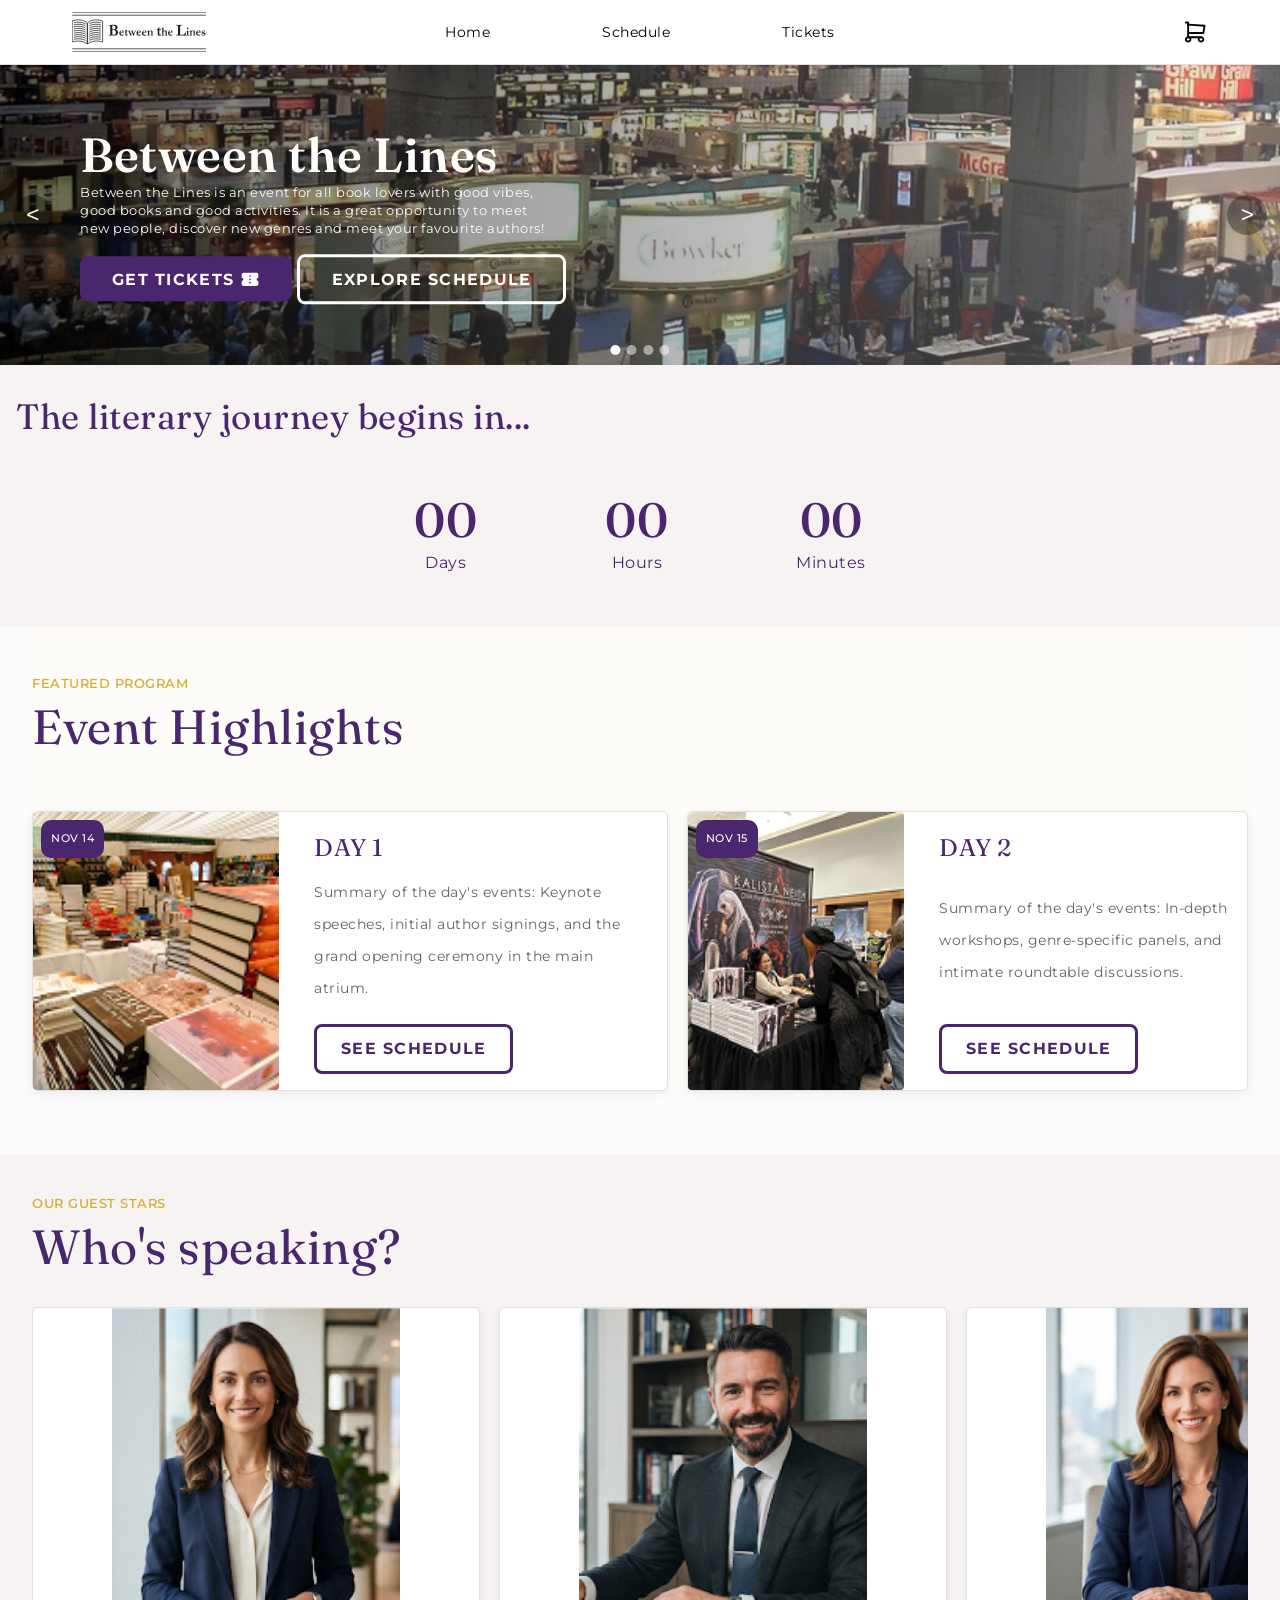
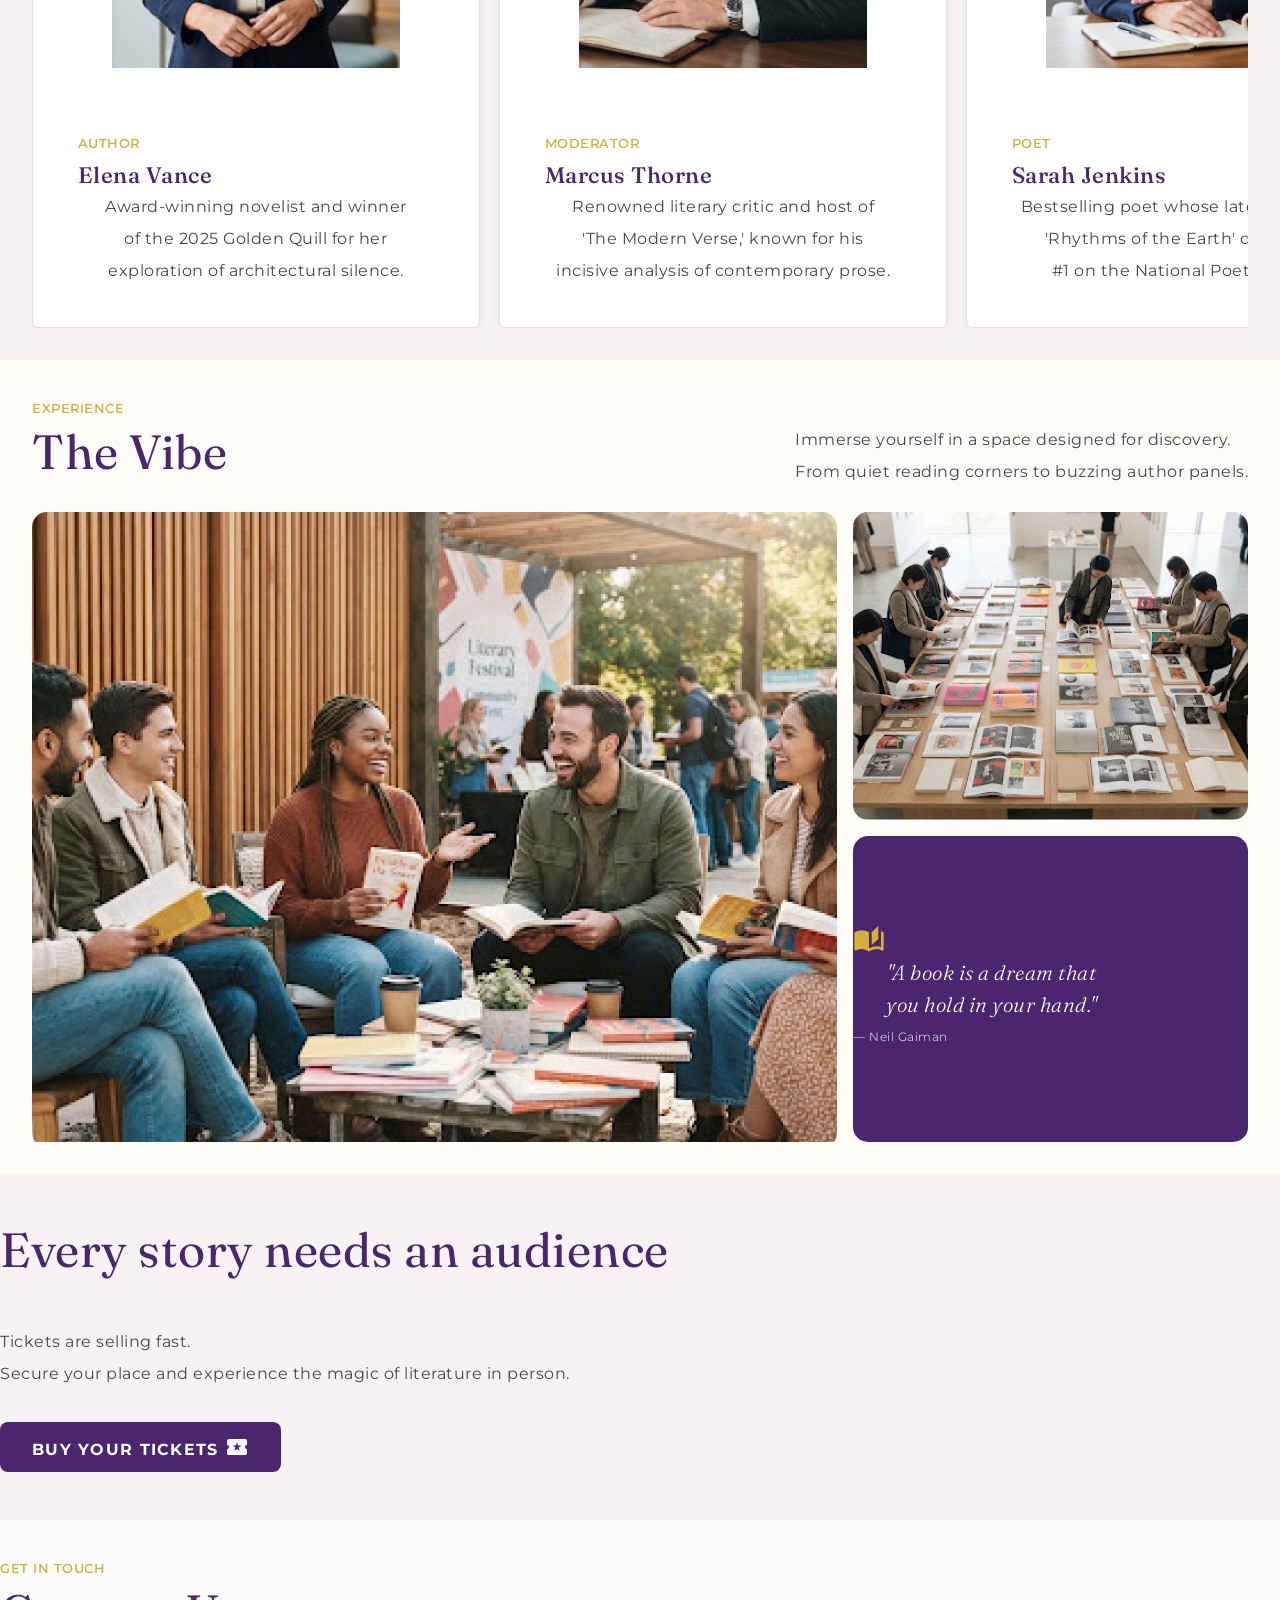
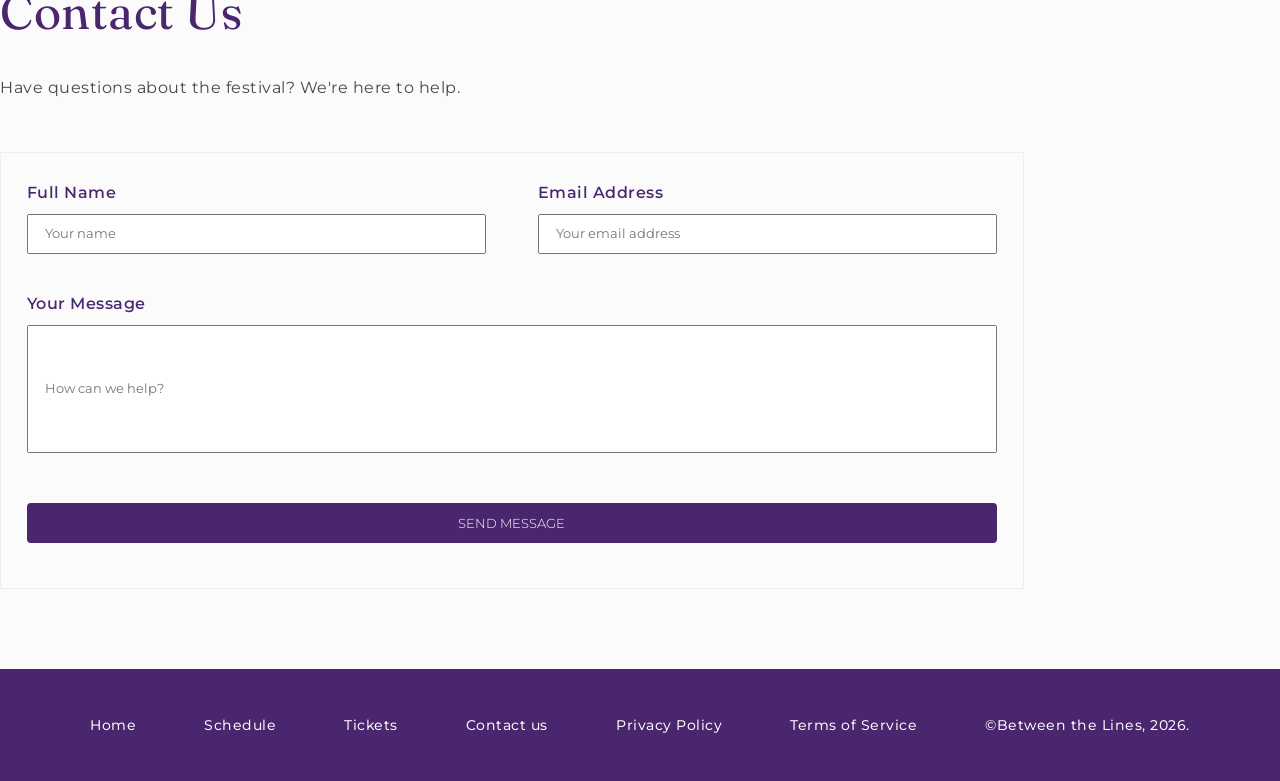
==== commit 39adb595: "Home page layout fixes" ====
--- a/index.html
+++ b/index.html
@@ -105,6 +105,7 @@
     <main>
       <!-- Hero/main image -->
       <section class="hero overlay" aria-label="Event photo">
+        <div id="hero-overlay"></div>
         <!-- the slides -->
         <div class="slides">
           <img
@@ -147,8 +148,10 @@
         <div class="text-on-slides">
           <h1 class="light-text">Between the Lines</h1>
           <p class="light-text">Between the Lines is an event for all book lovers with good vibes, good books and good activities. It is a great opportunity to meet new people, discover new genres and meet your favourite authors!</p>
-          <button aria-label="Go to Tickets page" class="dark btn-tickets">Get tickets <img src="" alt="Ticket icon" class="icon"></button>
-          <button aria-label="Go to Schedule page" class="secondary light btn-schedule">Explore schedule</button>
+          <div id="hero-btns">
+            <button aria-label="Go to Tickets page" class="rectangle-btn-tickets">Get tickets <img src="images/ticket-icon-white.svg" alt="Ticket icon" class="icon tickets"></button>
+            <button aria-label="Go to Schedule page" class="hero-btn-schedule">Explore schedule</button>
+          </div>
         </div>
       </section>
 
@@ -227,7 +230,7 @@
         <section class="speaker-cards" aria-label="Speakers">
           <article class="speaker-card">
             <img
-              src=""
+              src="images/Elena-Vance.png"
               alt="Elena Vance"
             />
             <div class="speaker-card-content">
@@ -239,7 +242,7 @@
 
           <article class="speaker-card">
             <img
-              src=""
+              src="images/Marcus-Thorne.png"
               alt="Marcus Thorne"
             />
             <div class="speaker-card-content">
@@ -251,7 +254,7 @@
 
           <article class="speaker-card">
             <img
-              src=""
+              src="images/Sarah-Jenkins.png"
               alt="Sarah Jenkins"
             />
             <div class="speaker-card-content">
@@ -263,7 +266,7 @@
 
           <article class="speaker-card">
             <img
-              src=""
+              src="images/David-Chen.png"
               alt="David Chen"
             />
             <div class="speaker-card-content">
@@ -275,7 +278,7 @@
 
           <article class="speaker-card">
             <img
-              src=""
+              src="images/Amara-Okoro.png"
               alt="Amara Okoro"
             />
             <div class="speaker-card-content">
@@ -297,10 +300,10 @@
           </div>
         </div>
         <div class="vibes-visuals">
-          <img class="vibes-main" src="" alt="People sitting around a table with books in their hands.">
-          <img class="vibes-small" src="" alt="People standing around a table reading exhibited books.">
+          <img class="vibes-main" src="images/vibes-people.png" alt="People sitting around a table with books in their hands.">
+          <img class="vibes-small" src="images/vibes-people-2.png" alt="People standing around a table reading exhibited books.">
           <div class="vibes-quote">
-            <img class="icon" src="" alt="Book icon">
+            <img class="vibes-icon" src="images/book-icon-yellow.svg" alt="Book icon">
             <p class="light-text quote">"A book is a dream that you hold in your hand."</p>
             <p class="light-text quote-by">— Neil Gaiman</p>
           </div>
@@ -312,7 +315,7 @@
         <h2>Every story needs an audience</h2>
         <p>Tickets are selling fast.</p>
         <p>Secure your place and experience the magic of literature in person.</p>
-        <button class="btn-tickets" aria-label="Go to Tickets page">Buy your tickets <img src="" alt="Ticket icon"></button>
+        <button class="rectangle-btn-tickets" aria-label="Go to Tickets page">Buy your tickets <img src="images/ticket-with-star-icon.svg" alt="Ticket icon" class="tickets"></button>
        </section>
        
        <!-- Contact Us form -->
--- a/CSS/header-footer.css
+++ b/CSS/header-footer.css
@@ -9,19 +9,100 @@
 
 :root {
   /* --purple: #643795;
-  --purple-dark: #4e2a75; */
-  --purple: #4A266E;
-  --purple-dark: #553376;
-  --gold: #D4AF37;
+  --purple-dark: #4e2a75; 
+  --purple-dark: #553376;*
+  #330C57;
+  #340D58*/
+  --purple: #4a266e; /*default button & footer main purple*/
+  --purple-dark: #330c57; /*button hover & pressed */
   --white: #ffffff;
   --black: #000000;
   --gray-light: #f5f5f5;
   --gray-mid: #e0e0e0;
-  --text: #000000;
-  --beige-light: #FDFCF8;
-  --beige-mid: #F6F3F2;
-}
-
+  --beige-light: #fdfcf8;
+  --beige-mid: #f6f3f2;
+  --text: #4b444f;
+  --paper-white: #fdfcf8; /* main backgroundcolor*/
+  --yellow: #d4af37; /* ticket pg*/
+  --gold: #d4af37;
+}
+:root {
+  h1 {
+    font-size: 3rem;
+    line-height: normal;
+    color: var(--paper-white);
+  }
+
+  body {
+    font-family: "Montserrat", sans-serif;
+    color: var(--text);
+    overflow-x: hidden;
+    font-size: 100% /* base size */;
+    font-family: Montserrat;
+    font-size: 1rem;
+    font-style: normal;
+    font-weight: 400;
+    line-height: 2rem; /* 200% */
+    letter-spacing: 0.03125rem;
+    gap: 0.5rem;
+  }
+  .subheader {
+    align-self: stretch;
+    color: var(--yellow);
+    font-family: Montserrat;
+    font-size: 0.875rem;
+    font-style: normal;
+    font-weight: 600;
+    line-height: 1.25rem; /* 142.857% */
+    letter-spacing: 0.0875rem;
+    text-transform: uppercase;
+    padding-bottom: 0.25rem;
+  }
+  .badge-date {
+    border-radius: 0.75rem;
+    background: var(--nav-on, var(--yellow));
+    color: var(--paper-white);
+    font-family: Montserrat;
+    font-size: 0.875rem;
+    font-style: normal;
+    font-weight: 600;
+    line-height: 1.25rem; /* 142.857% */
+    letter-spacing: 0.04375rem;
+    display: flex;
+    width: 5.53356rem;
+    height: 1.75rem;
+    padding: 0.25rem 1rem;
+    flex-direction: column;
+    align-items: flex-start;
+    flex-shrink: 0;
+  }
+  h1,
+  h2,
+  h3 {
+    font-family: Fraunces;
+  }
+
+  h2 {
+    align-self: stretch;
+    font-size: 3rem;
+    font-style: normal;
+    font-weight: 400;
+    line-height: 3.5rem; /* 116.667% */
+    padding-bottom: 2rem;
+  }
+
+  h3 {
+    font-size: 2rem;
+    line-height: 2.5rem; /* 125% */
+    font-size: 2rem;
+    font-style: normal;
+    font-weight: 400;
+  }
+
+  .ticket-card p {
+    line-height: 2rem;
+  }
+}
 a {
   text-decoration: none;
   color: inherit;
@@ -256,6 +337,37 @@
 @media (max-width: 640px) {
   /* Mobile logo & hide desktop */
 
+  :root {
+    h2 {
+      font-size: 2rem;
+      line-height: 2.5rem;
+      padding-bottom: 0.46875rem;
+    }
+    h3 {
+      font-size: 1.5rem;
+      padding-bottom: 0.5rem;
+    }
+    p {
+      font-size: 1rem;
+      line-height: 1.5rem;
+    }
+    .subheader {
+      font-size: 0.875rem;
+      line-height: 1.25rem; /* 142.857% */
+      letter-spacing: 0.0875rem;
+    }
+    main {
+      padding: 1.25rem;
+    }
+    .badge-date {
+      font-size: 0.875rem;
+      line-height: 1.25rem; /* 142.857% */
+      letter-spacing: 0.04375rem;
+      padding: 0.25rem 0.75rem;
+      flex-direction: column;
+      align-items: center;
+    }
+  }
   .nav-logo .logo-desktop {
     display: none;
   }
--- a/CSS/home.css
+++ b/CSS/home.css
@@ -79,8 +79,16 @@
   overflow: hidden;
   position: relative;
 }
-.hero img {
+.slide {
   height: 300px;
+}
+
+#hero-overlay {
+  background: linear-gradient(0.25turn, rgba(0, 0, 0, 0.6), rgba(255, 255, 255, 0.3));
+  position: absolute;
+  width: 100%;
+  height: 300px;
+  z-index: 10;
 }
 
 /* all slides sit on top of each other, hidden by default */
@@ -163,13 +171,18 @@
   z-index: 10;
 }
 
+.tickets {
+  display: inline;
+  vertical-align: bottom;
+}
+
 .secondary, .light, .dark {
   height: max-content;
   padding: 8px;
 }
 
-.icon {
-  max-height: 15px;
+#hero-btns {
+  padding-top: 1rem;
 }
 
 /*ABOUT SECTION*/
@@ -228,7 +241,7 @@
 /* EVENT HIGHLIGHTS */
 .events {
   /* justify-items: center; */
-  margin-left: 2rem;
+  margin: 0 2rem 4rem;
   background-color: var(--beige-light);
 }
 
@@ -243,7 +256,7 @@
 /* Day Cards*/
 /* fix color, shadow, button later*/
 .day-cards {
-  max-width: 90%;
+  width: 100%;
   /* margin: 1.5rem auto;
   padding: 0 1.5rem; */
   display: flex;
@@ -309,23 +322,25 @@
 }
 
 .btn-schedule {
-  background: var(--purple);
-  color: var(--white);
-  border: none;
-  border-radius: 20px;
-  padding: 0.4rem 1.1rem;
-  font-size: 0.8rem;
-  font-family: "Montserrat", sans-serif;
-  font-weight: 600;
+  display: inline-block;
+  background: none;
+  color: var(--purple);
+  font-family: "Montserrat", sans-serif;
+  font-size: 1rem;
+  font-weight: 700;
+  letter-spacing: 0.08em;
+  padding: 0.8rem 1.5rem;
+  border-radius: 8px;
+  border: 3px solid var(--purple);
   cursor: pointer;
-  letter-spacing: 0.03em;
   transition: background 0.2s;
-  align-self: bottom;
-  margin-top: 0.3rem;
+  text-transform: uppercase;
 }
 
 .btn-schedule:hover {
   background: var(--purple-dark);
+  color: var(--white);
+  border-color: var(--purple-dark);
 }
 
 /* SPEAKERS SECTION */
@@ -354,6 +369,7 @@
   justify-items: center;
 }
 
+
 .speaker-card img {
   height: 40vh;
 }
@@ -397,18 +413,19 @@
   grid-template-areas:
     "big big lil"
     "big big quote";
-    grid-template-columns: repeat(3, 1fr);
+  grid-template-columns: repeat(3, 1fr);
+  grid-template-rows: 1fr 1fr;
   gap: 1rem;
-}
-
-.vibes-visuals img {
-  border-style: dashed;
-  border-width: 1px;
+  overflow: hidden;
+  max-height: 70vh;
+}
+
+.vibes-icon {
+  width: 2rem;
 }
 
 .vibes-main {
   grid-area: big;
-  height: 70vh;
   border-radius: 15px;
 }
 
@@ -425,9 +442,9 @@
   border-radius: 15px;
 }
 
-.icon {
+/* .icon {
   width: max-content;
-}
+} */
 
 .quote {
   font-family: "Fraunces", serif;
@@ -461,7 +478,7 @@
   width: max-content;
 }
 
-.buy-tickets .btn-tickets {
+.buy-tickets .rectangle-btn-tickets {
   display: block;
   margin-top: 2rem;
 }
@@ -485,6 +502,51 @@
   cursor: pointer;
   transition: background 0.2s;
   text-transform: uppercase;
+  vertical-align: middle;
+}
+
+.rectangle-btn-tickets {
+  display: inline-block;
+  background: var(--purple);
+  color: var(--white);
+  font-family: "Montserrat", sans-serif;
+  font-size: 1rem;
+  font-weight: 700;
+  letter-spacing: 0.08em;
+  padding: 0.8rem 2rem;
+  border-radius: 8px;
+  border: none;
+  cursor: pointer;
+  transition: background 0.2s;
+  text-transform: uppercase;
+}
+
+.rectangle-btn-tickets:hover {
+  background: var(--purple-dark);
+}
+
+.hero-btn-schedule {
+  display: inline-block;
+  background: none;
+  color: var(--white);
+  font-family: "Montserrat", sans-serif;
+  font-size: 1rem;
+  font-weight: 700;
+  letter-spacing: 0.08em;
+  padding: 0.8rem 2rem;
+  border-radius: 8px;
+  border: 3px solid var(--white);
+  cursor: pointer;
+  transition: background 0.2s;
+  text-transform: uppercase;
+}
+
+.hero-btn-schedule:hover {
+  background-color: rgba(255, 255, 255, 0.3);
+}
+
+.icon {
+  width: 20px;
 }
 
 .btn-tickets:hover {
@@ -553,6 +615,10 @@
   font-weight: 300;
 }
 
+#msg-btn:hover {
+  background-color: var(--purple-dark);
+}
+
 /* RESPONSIVENESS MOBILE */
 @media (max-width: 640px) {
   .hero {
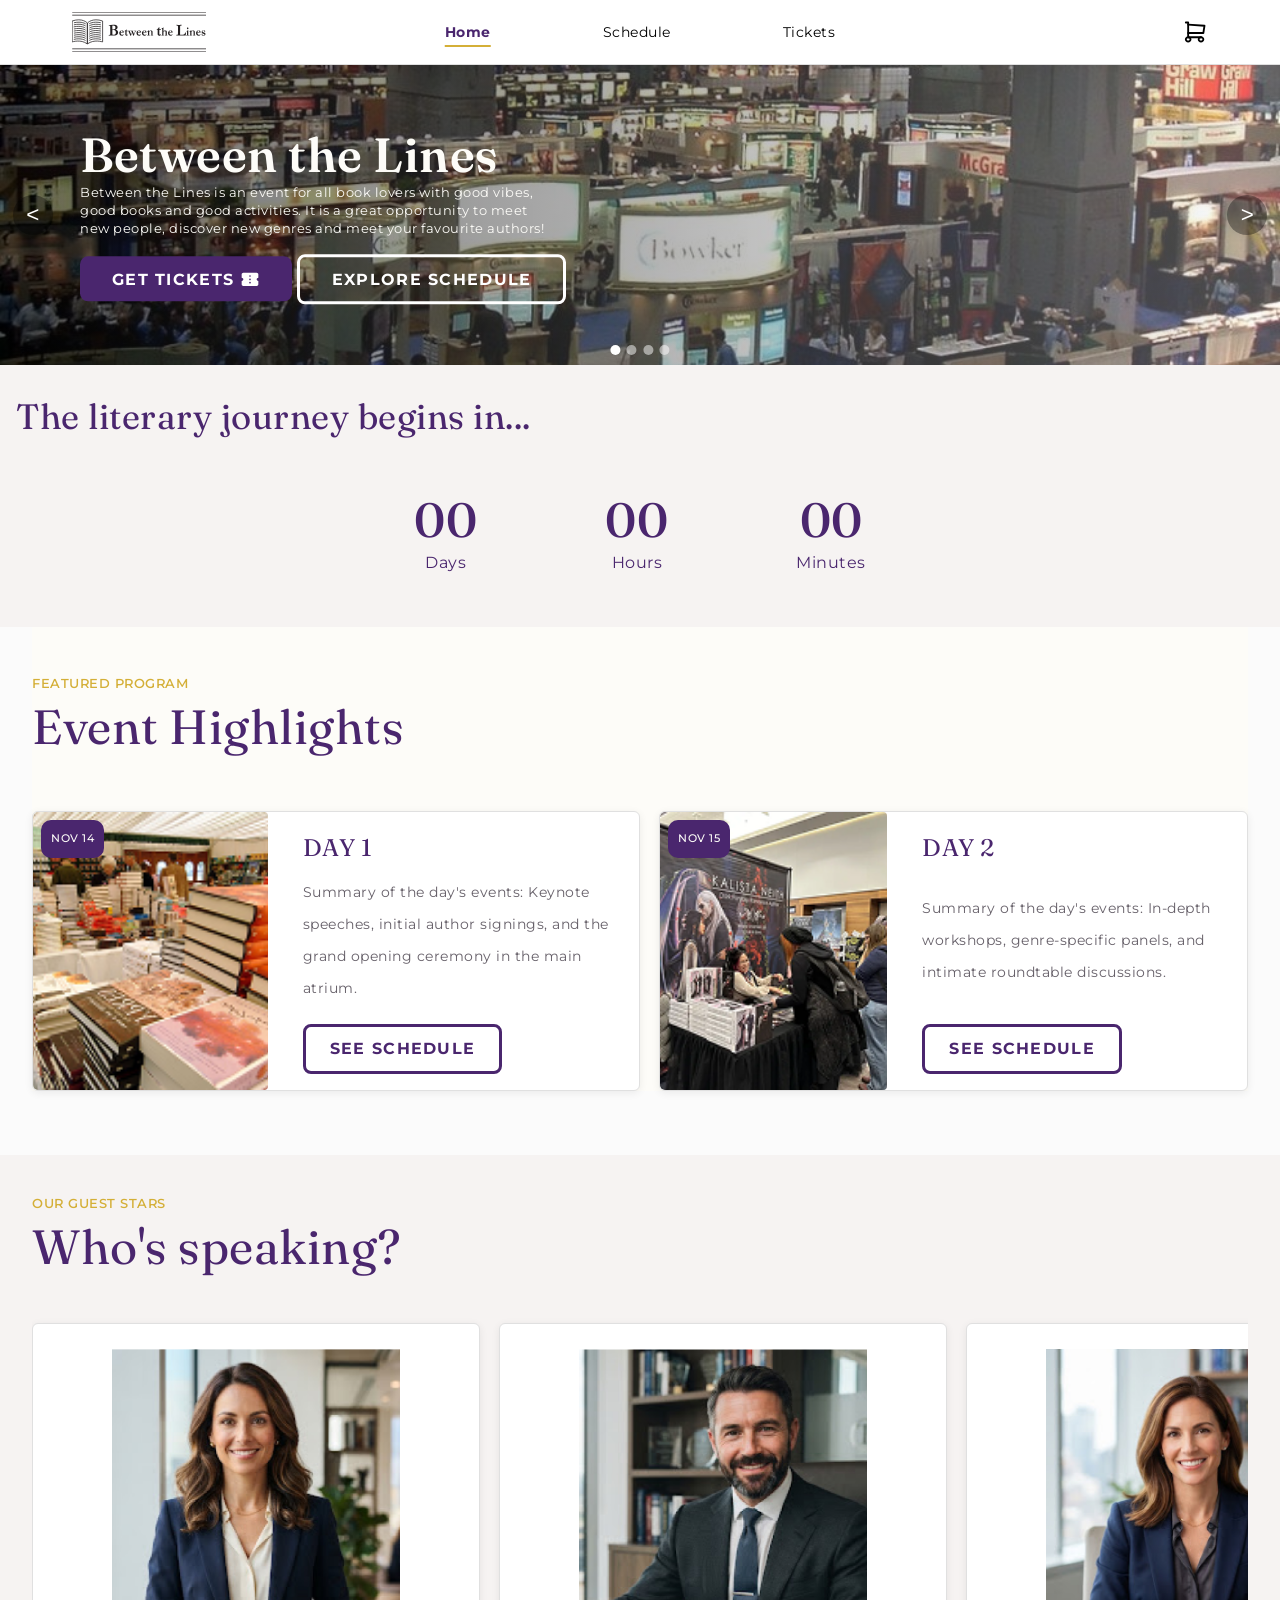
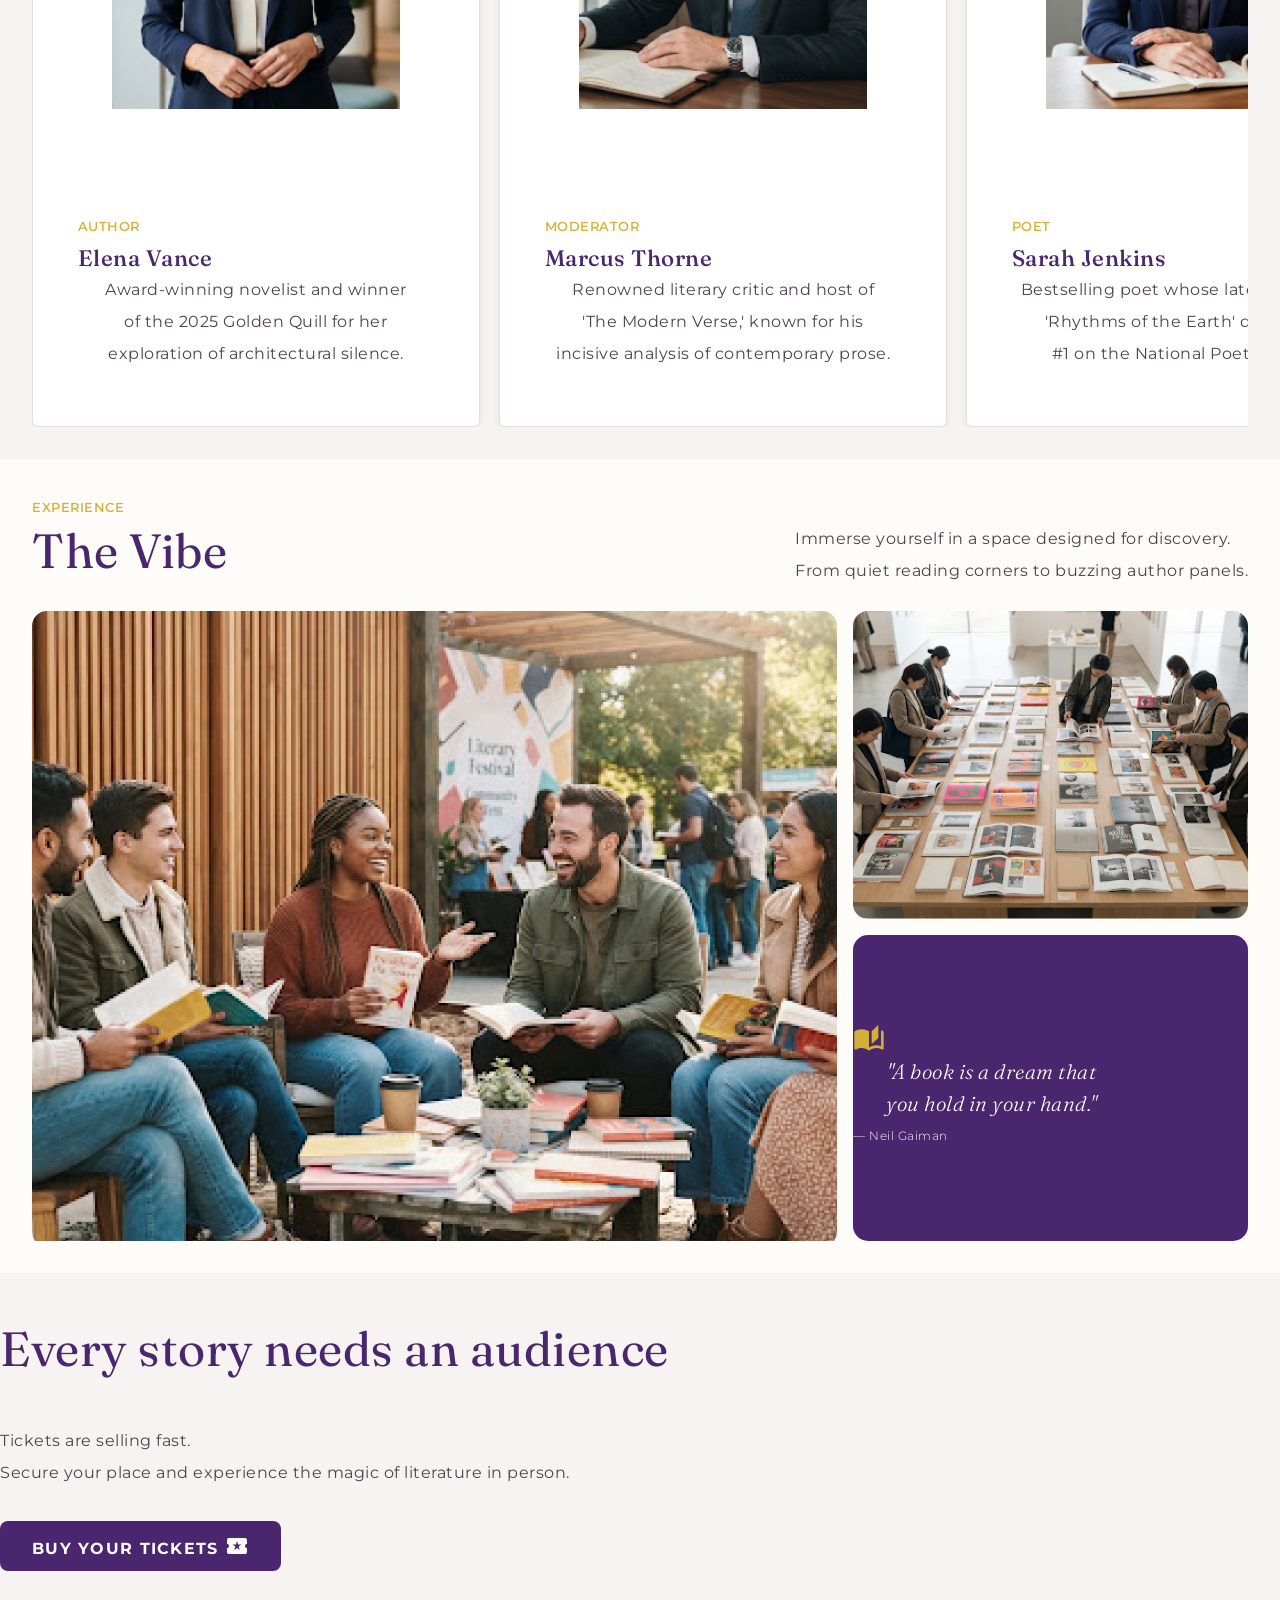
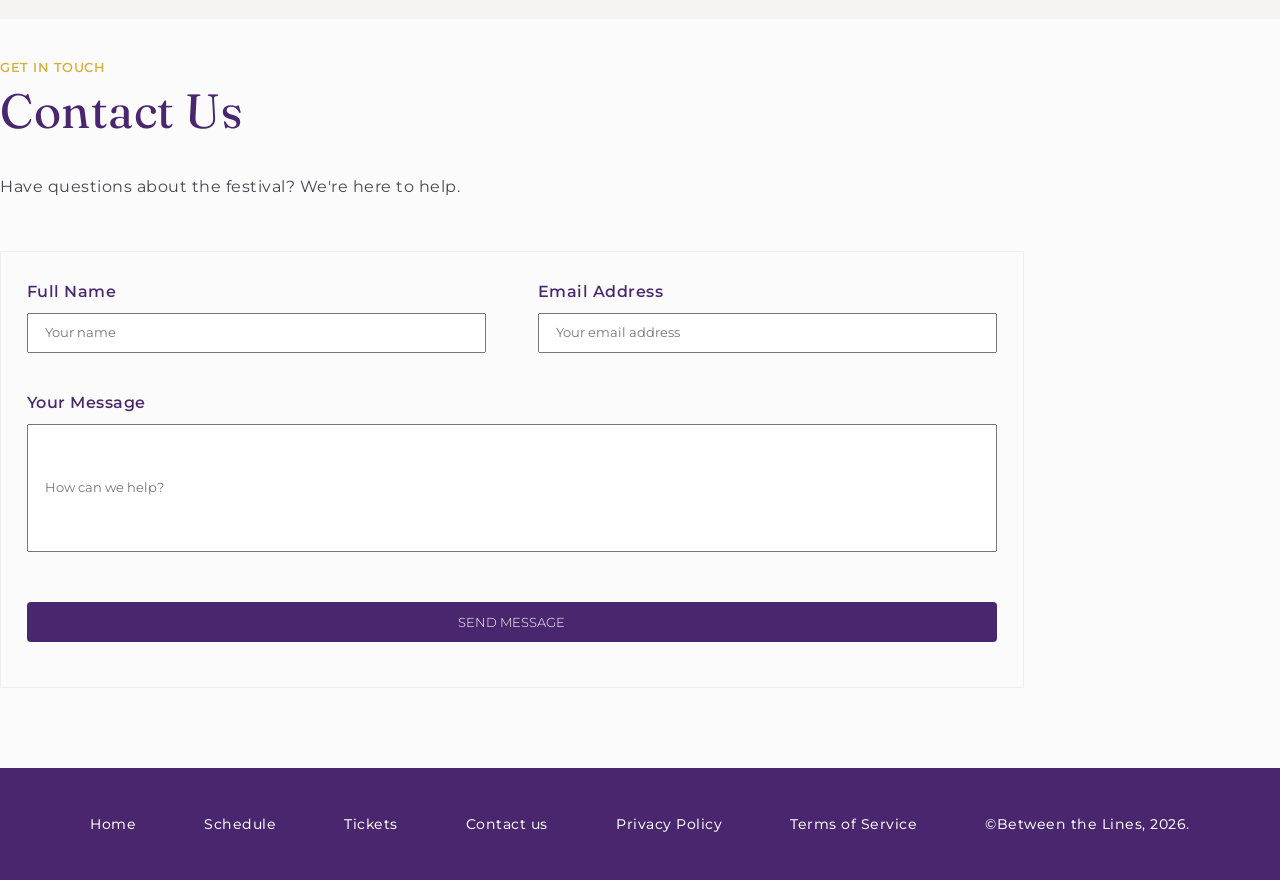
==== commit d9dfc5b9: "Main page interactivity added Such as element transitions and header menu changes" ====
--- a/index.html
+++ b/index.html
@@ -46,7 +46,7 @@
 
         <!-- Desktop version links -->
         <ul class="nav-links" role="list">
-          <li><a href="index.html">Home</a></li>
+          <li><a href="index.html" id="active-menu" >Home</a></li>
           <li><a href="schedule.html">Schedule</a></li>
           <li><a href="tickets.html">Tickets</a></li>
         </ul>
--- a/CSS/header-footer.css
+++ b/CSS/header-footer.css
@@ -181,6 +181,13 @@
   height: 28px;
 }
 
+#active-menu {
+  color: var(--purple);
+  text-decoration: underline solid var(--gold) 2px;
+  text-underline-offset: 0.5rem;
+  font-weight: 700;
+}
+
 /* Ham(&hidden on desktop) */
 .nav-hamburger {
   grid-column: 3;
--- a/CSS/home.css
+++ b/CSS/home.css
@@ -272,6 +272,15 @@
   gap: 1.2rem;
   box-shadow: 0 2px 8px rgba(0, 0, 0, 0.07);
   grid-template-columns: 2fr 3fr;
+  max-width: 50%;
+  overflow: hidden;
+  transition: box-shadow 0.2s ease,
+              translate 0.2s ease;
+}
+
+.day-card:hover {
+  box-shadow: 0 10px 3px rgba(74, 38, 110, 0.1);
+  translate: 0 -6px;
 }
 
 .day-card img {
@@ -283,6 +292,14 @@
   flex-shrink: 0;
   grid-area: 1 / 1;
   align-self: flex-start;
+  transition: height 0.2s ease,
+              object-fit 0.2s ease;
+}
+
+.day-card:hover img {
+  height: 110%;
+  object-fit: cover;
+  max-width: 100%;
 }
 
 h6 {
@@ -353,6 +370,8 @@
   overflow-x: auto;
   display: flex;
   gap: 1.2rem;
+  height: 80vh;
+  padding-top: 1rem;
 }
 
 .speaker-card {
@@ -366,13 +385,30 @@
   grid-template-rows: 3fr 2fr;
   min-width: 35vw;
   max-width: 45vw;
+  height: 100%;
   justify-items: center;
-}
-
+  transition: box-shadow 0.2s ease,
+              translate 0.2s ease;
+}
+
+.speaker-card:hover {
+  box-shadow: 0 10px 3px rgba(74, 38, 110, 0.1);
+  height: 100%;
+  translate: 0 -6px;
+}
 
 .speaker-card img {
   height: 40vh;
-}
+  transition: height 0.2s ease,
+              object-fit 0.2s ease;
+}
+
+.speaker-card:hover img {
+  height: 43vh;
+  object-fit: cover;
+  max-width: 100%;
+}
+
 
 .speaker-card-content {
   max-width: 80%;
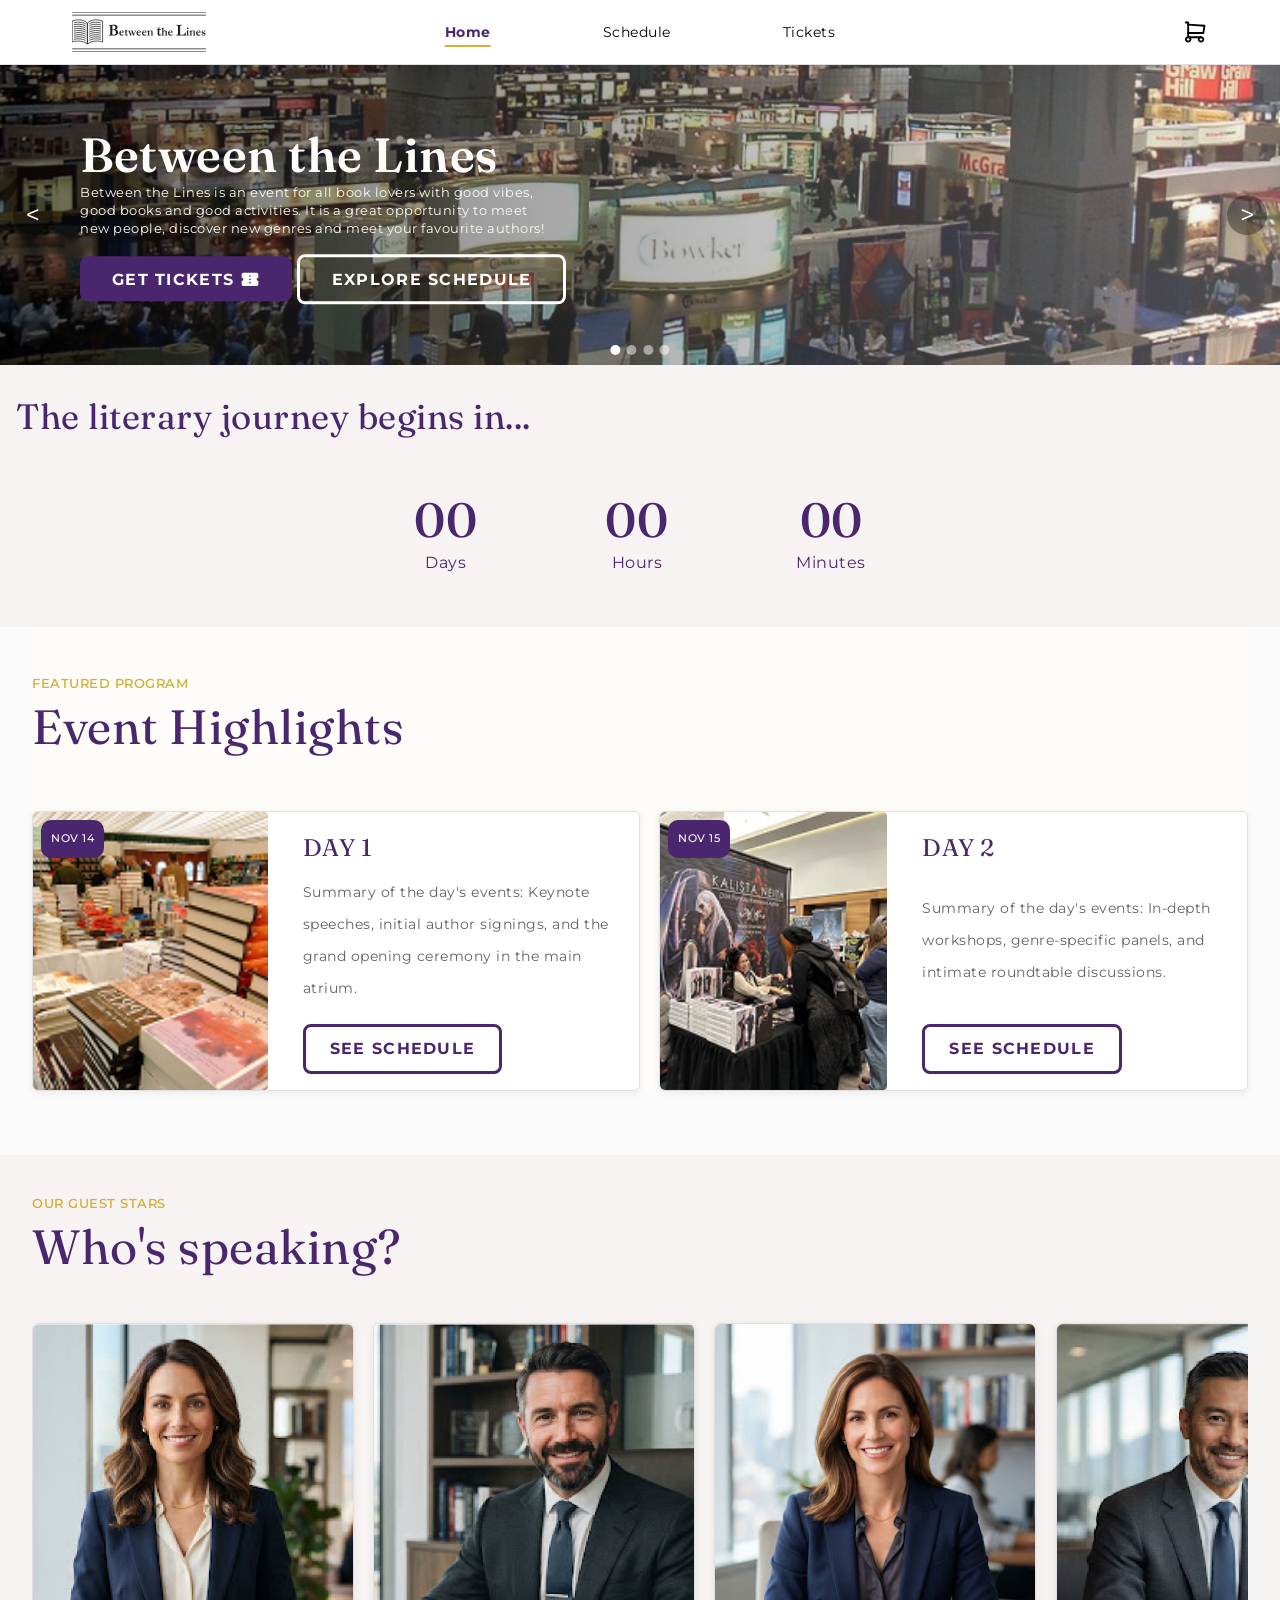
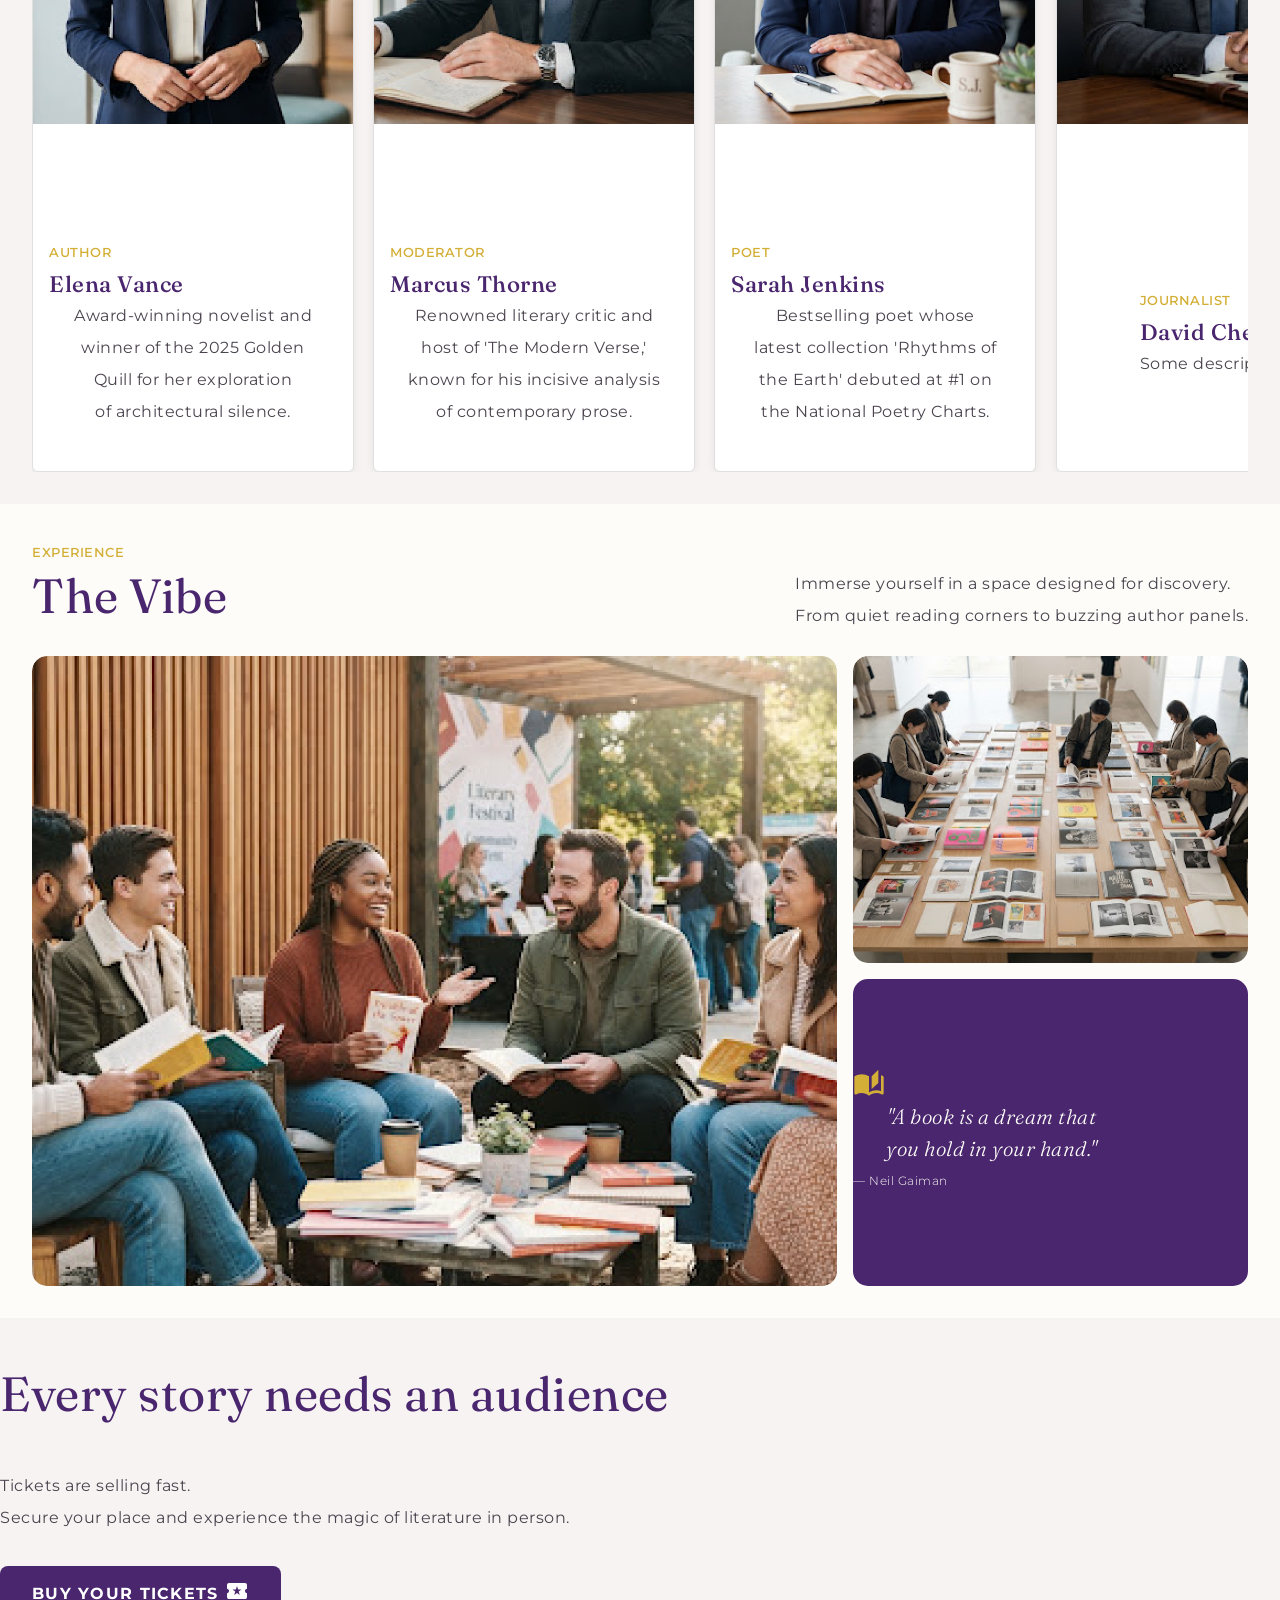
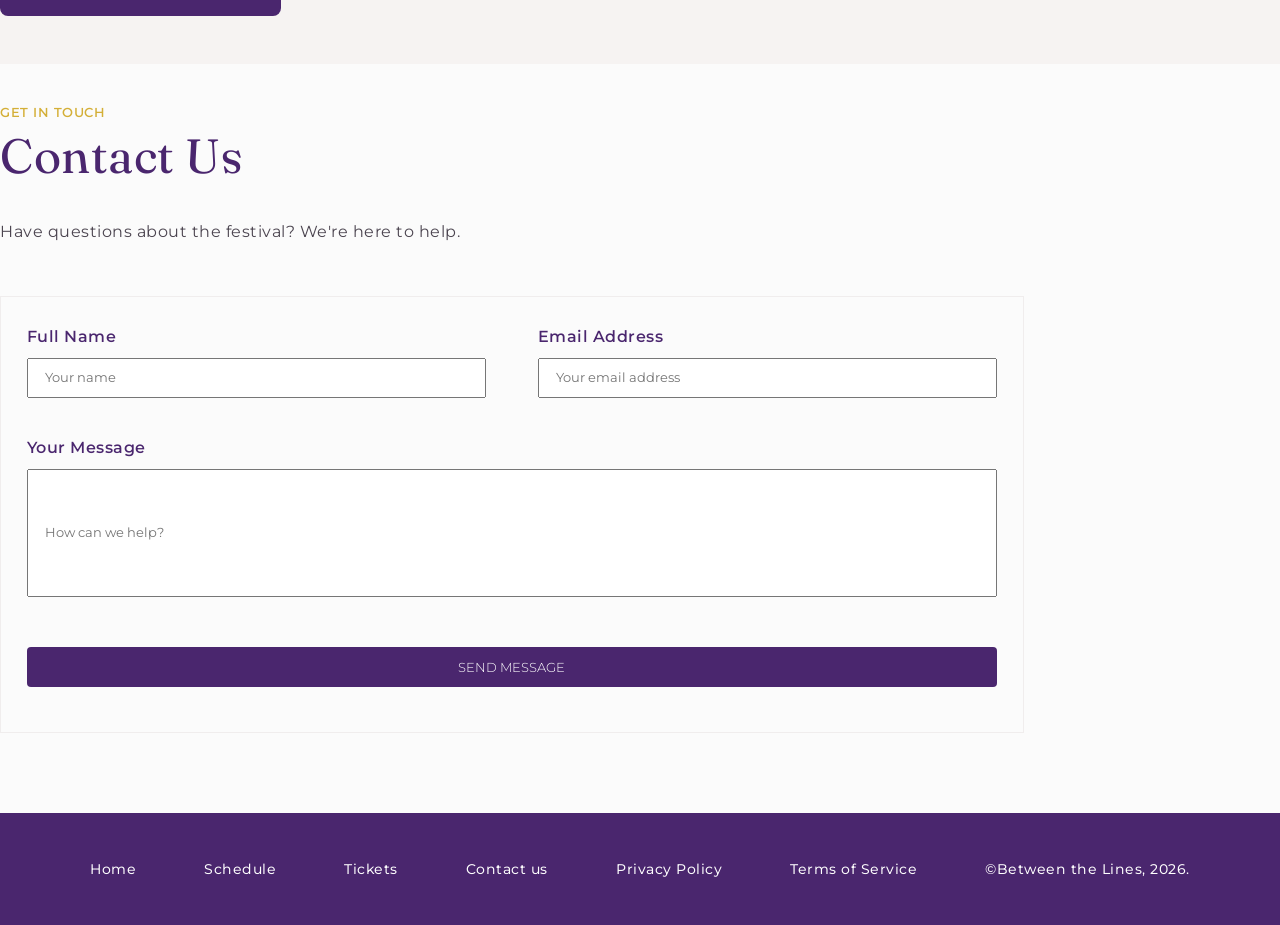
==== commit 5df92ae0: "Home page bugs fixed In interactivity and layout" ====
--- a/index.html
+++ b/index.html
@@ -229,10 +229,12 @@
         <h2>Who's speaking?</h2>
         <section class="speaker-cards" aria-label="Speakers">
           <article class="speaker-card">
-            <img
+            <div class="speaker-img-container">
+              <img
               src="images/Elena-Vance.png"
               alt="Elena Vance"
-            />
+              />
+            </div>
             <div class="speaker-card-content">
               <h5>Author</h5>
               <h4>Elena Vance</h4>
@@ -241,10 +243,12 @@
           </article>
 
           <article class="speaker-card">
-            <img
+            <div class="speaker-img-container">
+              <img
               src="images/Marcus-Thorne.png"
               alt="Marcus Thorne"
-            />
+              />
+            </div>
             <div class="speaker-card-content">
               <h5>Moderator</h5>
               <h4>Marcus Thorne</h4>
@@ -253,10 +257,12 @@
           </article>
 
           <article class="speaker-card">
-            <img
+            <div class="speaker-img-container">
+              <img
               src="images/Sarah-Jenkins.png"
               alt="Sarah Jenkins"
-            />
+              />
+            </div>
             <div class="speaker-card-content">
               <h5>Poet</h5>
               <h4>Sarah Jenkins</h4>
@@ -265,10 +271,12 @@
           </article>
 
           <article class="speaker-card">
-            <img
+            <div class="speaker-img-container">
+              <img
               src="images/David-Chen.png"
               alt="David Chen"
-            />
+              />
+            </div>
             <div class="speaker-card-content">
               <h5>Journalist</h5>
               <h4>David Chen</h4>
@@ -277,10 +285,12 @@
           </article>
 
           <article class="speaker-card">
-            <img
+            <div class="speaker-img-container">
+              <img
               src="images/Amara-Okoro.png"
               alt="Amara Okoro"
-            />
+              />
+            </div>
             <div class="speaker-card-content">
               <h5>Novelist</h5>
               <h4>Amara Okoro</h4>
@@ -300,8 +310,12 @@
           </div>
         </div>
         <div class="vibes-visuals">
-          <img class="vibes-main" src="images/vibes-people.png" alt="People sitting around a table with books in their hands.">
-          <img class="vibes-small" src="images/vibes-people-2.png" alt="People standing around a table reading exhibited books.">
+          <div id="vibes-big-container">
+            <img class="vibes-main" src="images/vibes-people.png" alt="People sitting around a table with books in their hands.">
+          </div>
+          <div id="vibes-small-container">
+            <img class="vibes-small" src="images/vibes-people-2.png" alt="People standing around a table reading exhibited books.">
+          </div>
           <div class="vibes-quote">
             <img class="vibes-icon" src="images/book-icon-yellow.svg" alt="Book icon">
             <p class="light-text quote">"A book is a dream that you hold in your hand."</p>
--- a/CSS/home.css
+++ b/CSS/home.css
@@ -370,7 +370,7 @@
   overflow-x: auto;
   display: flex;
   gap: 1.2rem;
-  height: 80vh;
+  height: 85vh;
   padding-top: 1rem;
 }
 
@@ -383,9 +383,12 @@
   gap: 1.2rem;
   box-shadow: 0 2px 8px rgba(0, 0, 0, 0.07);
   grid-template-rows: 3fr 2fr;
-  min-width: 35vw;
-  max-width: 45vw;
-  height: 100%;
+  /* min-width: 35vw;
+  max-width: 45vw; */
+  width: max-content;
+  /* height: 100%; */
+  min-height: max-content;
+  max-height: 100%;
   justify-items: center;
   transition: box-shadow 0.2s ease,
               translate 0.2s ease;
@@ -397,21 +400,31 @@
   translate: 0 -6px;
 }
 
+.speaker-img-container {
+  height: 50vh;
+  width: 25vw;
+  object-fit: cover;
+  overflow: hidden;
+  border-top-left-radius: 6px;
+  border-top-right-radius: 6px;
+}
+
 .speaker-card img {
-  height: 40vh;
-  transition: height 0.2s ease,
+  /* height: 40vh; */
+  width: 100%;
+  transition: scale 0.2s ease,
               object-fit 0.2s ease;
 }
 
 .speaker-card:hover img {
-  height: 43vh;
+  scale: 1.1;
   object-fit: cover;
-  max-width: 100%;
 }
 
 
 .speaker-card-content {
-  max-width: 80%;
+  max-width: 30vw;
+  padding: 0 1rem;
   justify-items: center;
 }
 
@@ -460,14 +473,28 @@
   width: 2rem;
 }
 
-.vibes-main {
+#vibes-big-container {
   grid-area: big;
   border-radius: 15px;
+  object-fit: cover;
+  overflow: hidden;
+}
+
+.vibes-main {
+  border-radius: 15px;
+}
+
+#vibes-small-container {
+  grid-area: lil;
+  max-height: 35vh;
+  object-fit: cover;
+  overflow: hidden;
+  border-radius: 15px;
 }
 
 .vibes-small {
-  grid-area: lil;
   border-radius: 15px;
+  width: 100%;
 }
 
 .vibes-quote {
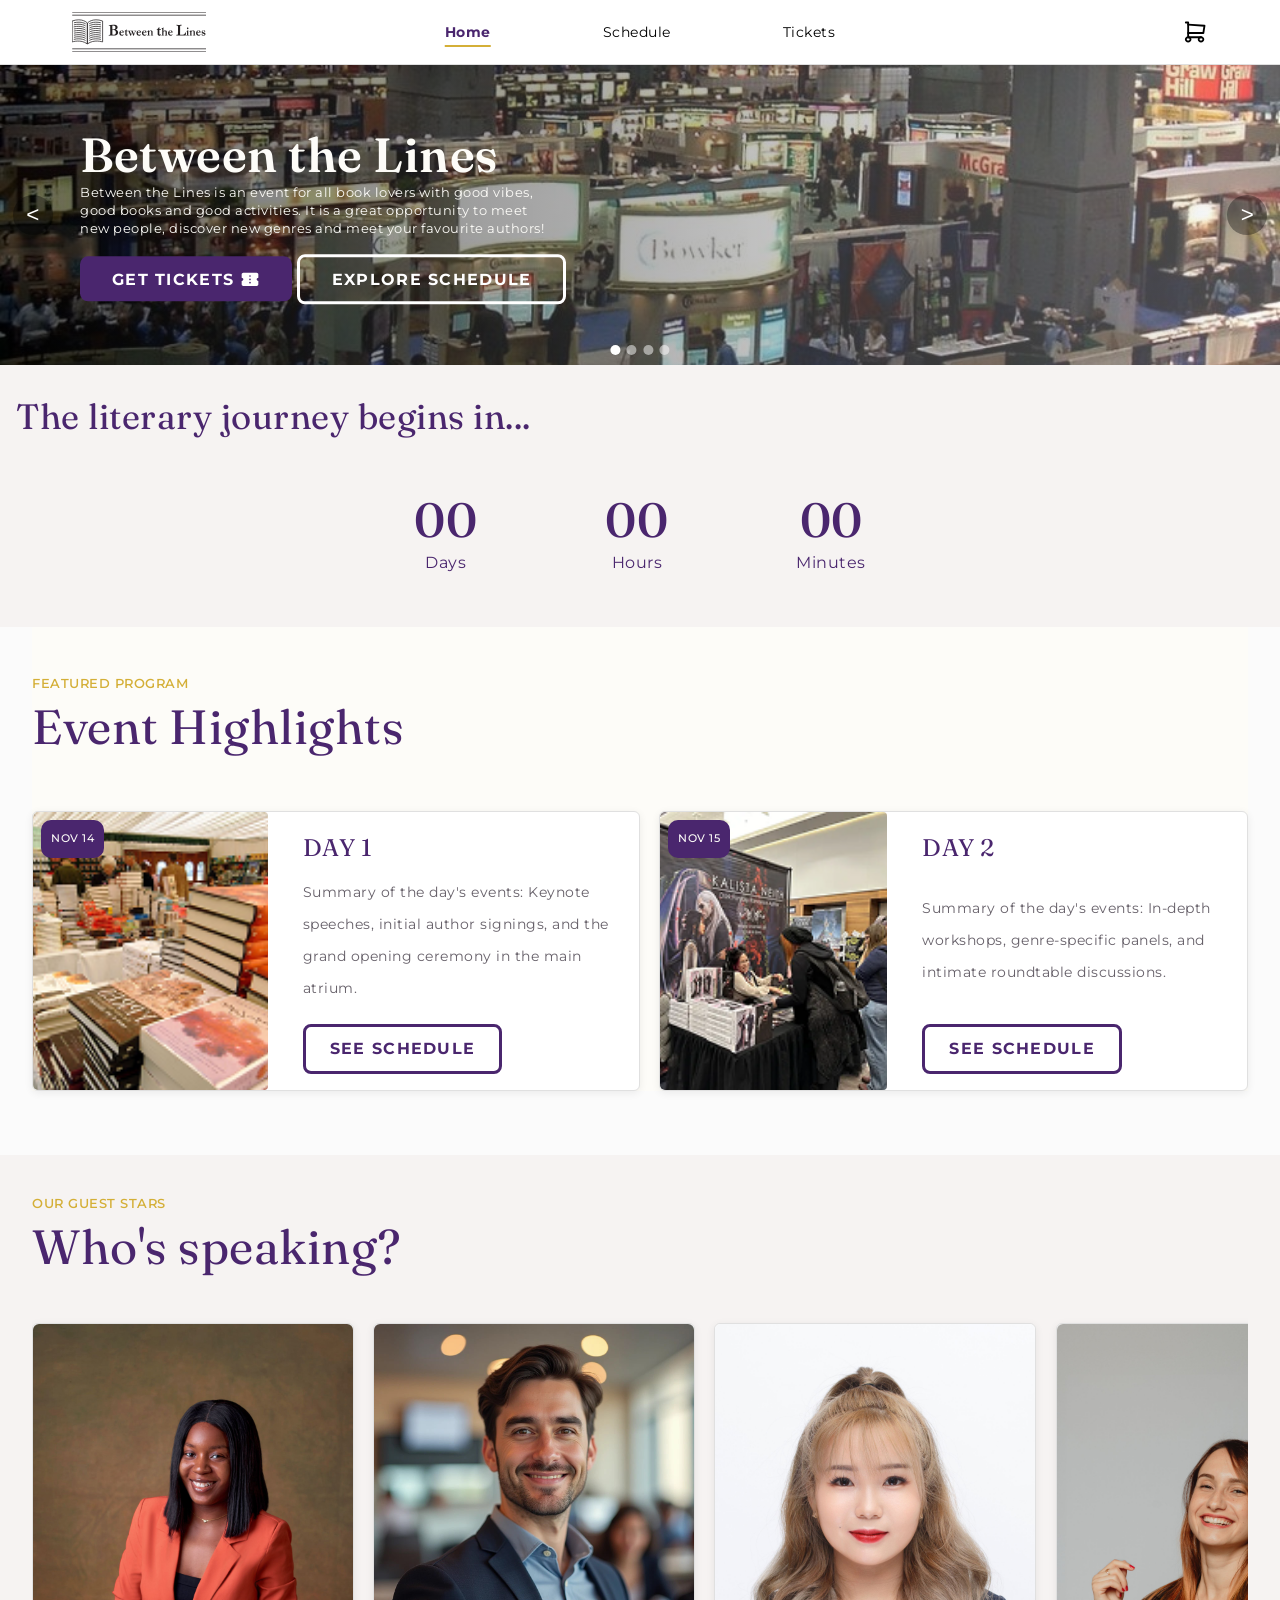
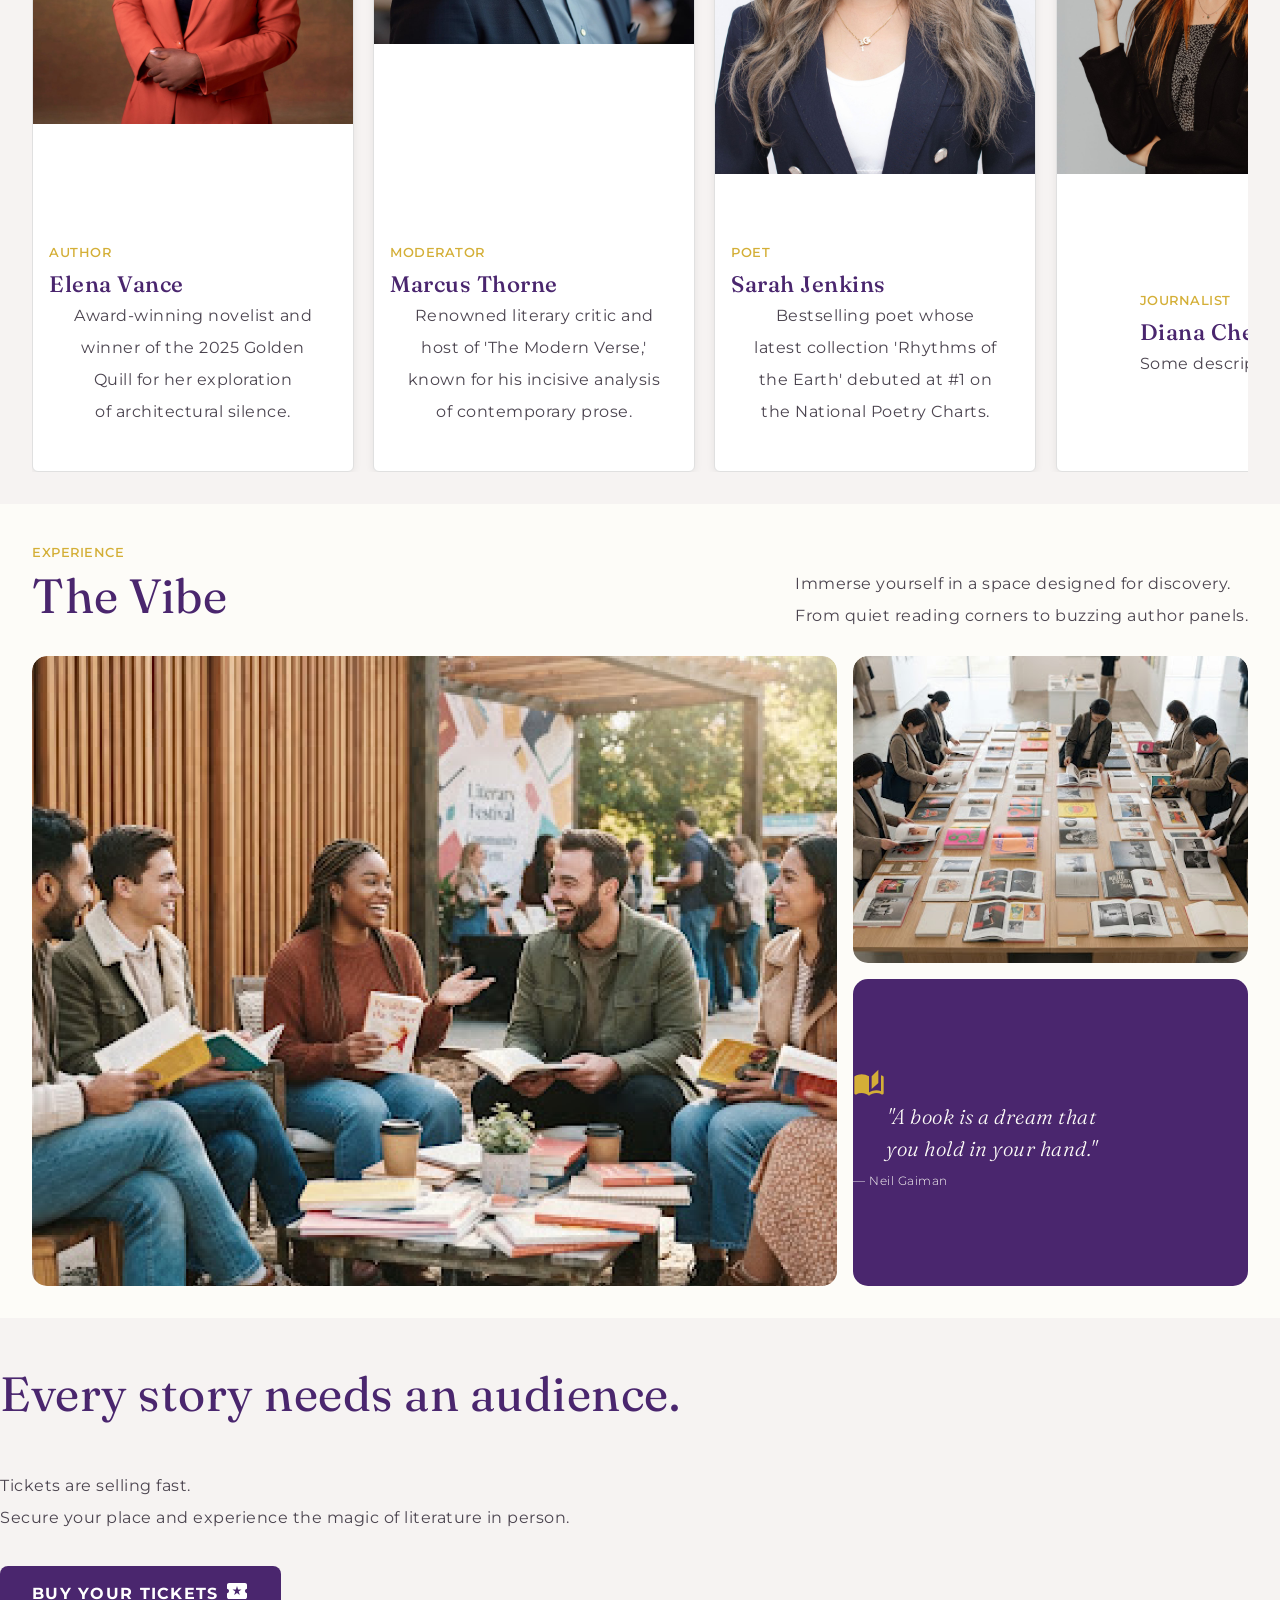
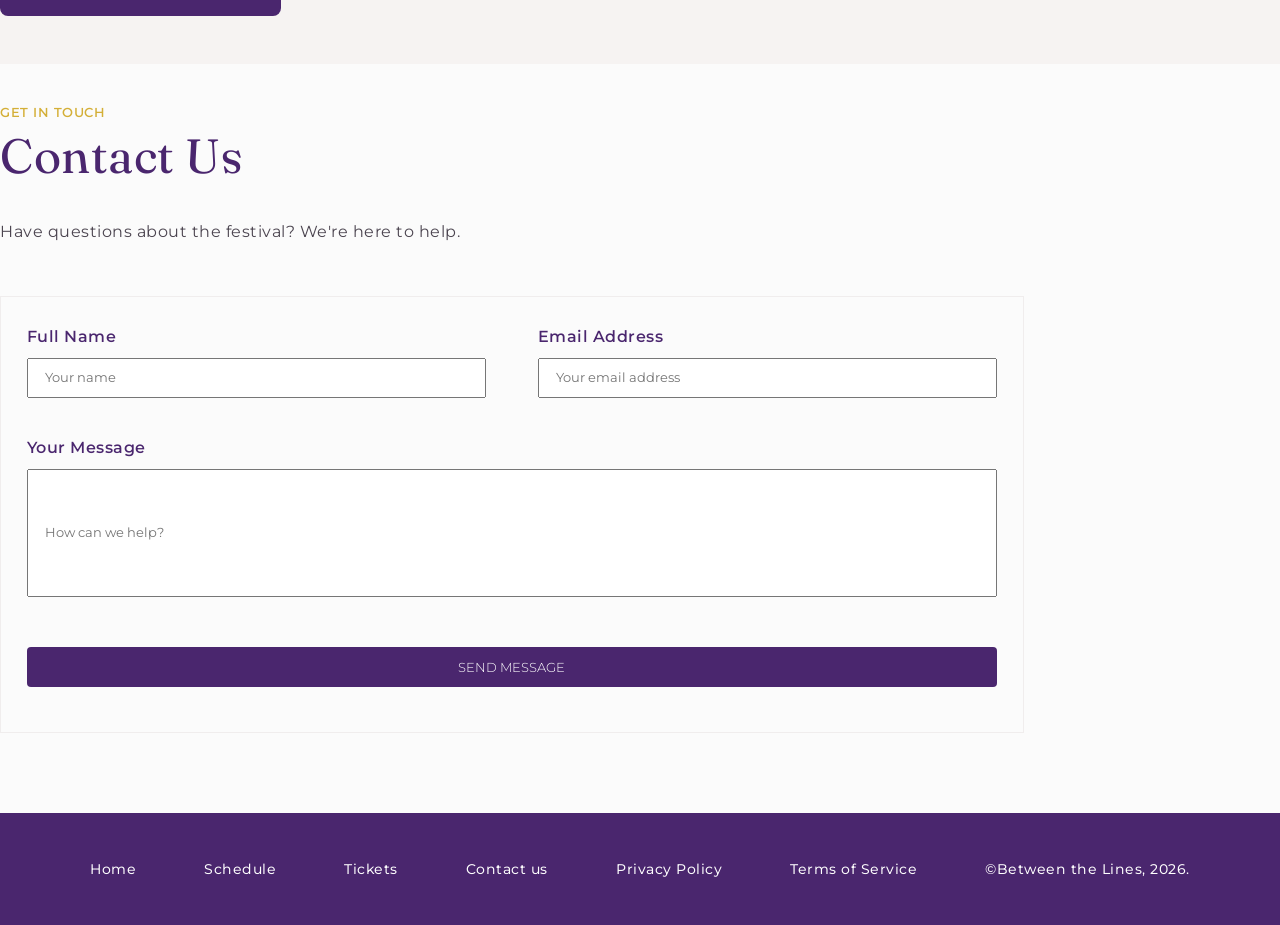
==== commit 71293d18: "Fixes in homepage mobile ver." ====
--- a/index.html
+++ b/index.html
@@ -6,9 +6,12 @@
     <title>Between The Lines</title>
 
     <!--Logo font-->
-    <link rel="preconnect" href="https://fonts.googleapis.com">
-    <link rel="preconnect" href="https://fonts.gstatic.com" crossorigin>
-    <link href="https://fonts.googleapis.com/css2?family=Fraunces:ital,opsz,wght@0,9..144,100..900;1,9..144,100..900&family=Montserrat:ital,wght@0,100..900;1,100..900&display=swap" rel="stylesheet">
+    <link rel="preconnect" href="https://fonts.googleapis.com" />
+    <link rel="preconnect" href="https://fonts.gstatic.com" crossorigin />
+    <link
+      href="https://fonts.googleapis.com/css2?family=Fraunces:ital,opsz,wght@0,9..144,100..900;1,9..144,100..900&family=Montserrat:ital,wght@0,100..900;1,100..900&display=swap"
+      rel="stylesheet"
+    />
 
     <!--CSS FILES-->
 
@@ -46,7 +49,7 @@
 
         <!-- Desktop version links -->
         <ul class="nav-links" role="list">
-          <li><a href="index.html" id="active-menu" >Home</a></li>
+          <li><a href="index.html" id="active-menu">Home</a></li>
           <li><a href="schedule.html">Schedule</a></li>
           <li><a href="tickets.html">Tickets</a></li>
         </ul>
@@ -146,11 +149,27 @@
 
         <!-- text -->
         <div class="text-on-slides">
-          <h1 class="light-text">Between the Lines</h1>
-          <p class="light-text">Between the Lines is an event for all book lovers with good vibes, good books and good activities. It is a great opportunity to meet new people, discover new genres and meet your favourite authors!</p>
+          <h1 class="light-text" id="slides-title">Between the Lines</h1>
+          <p class="light-text">
+            Between the Lines is an event for all book lovers with good vibes,
+            good books and good activities. It is a great opportunity to meet
+            new people, discover new genres and meet your favourite authors!
+          </p>
           <div id="hero-btns">
-            <button aria-label="Go to Tickets page" class="rectangle-btn-tickets">Get tickets <img src="images/ticket-icon-white.svg" alt="Ticket icon" class="icon tickets"></button>
-            <button aria-label="Go to Schedule page" class="hero-btn-schedule">Explore schedule</button>
+            <button
+              aria-label="Go to Tickets page"
+              class="rectangle-btn-tickets"
+            >
+              Get tickets
+              <img
+                src="images/ticket-icon-white.svg"
+                alt="Ticket icon"
+                class="icon tickets"
+              />
+            </button>
+            <button aria-label="Go to Schedule page" class="hero-btn-schedule">
+              Explore schedule
+            </button>
           </div>
         </div>
       </section>
@@ -192,7 +211,10 @@
             <h6>Nov 14</h6>
             <div class="day-card-content">
               <h3>DAY 1</h3>
-              <p>Summary of the day's events: Keynote speeches, initial author signings, and the grand opening ceremony in the main atrium.</p>
+              <p>
+                Summary of the day's events: Keynote speeches, initial author
+                signings, and the grand opening ceremony in the main atrium.
+              </p>
               <button
                 class="btn-schedule"
                 onclick="window.location.href = 'schedule.html'"
@@ -211,7 +233,10 @@
             <h6>Nov 15</h6>
             <div class="day-card-content">
               <h3>DAY 2</h3>
-              <p>Summary of the day's events: In-depth workshops, genre-specific panels, and intimate roundtable discussions.</p>
+              <p>
+                Summary of the day's events: In-depth workshops, genre-specific
+                panels, and intimate roundtable discussions.
+              </p>
               <button
                 class="btn-schedule"
                 onclick="window.location.href = 'schedule.html'"
@@ -230,66 +255,60 @@
         <section class="speaker-cards" aria-label="Speakers">
           <article class="speaker-card">
             <div class="speaker-img-container">
-              <img
-              src="images/Elena-Vance.png"
-              alt="Elena Vance"
-              />
+              <img src="images/ElenaVance.jpg" alt="Elena Vance" />
             </div>
             <div class="speaker-card-content">
               <h5>Author</h5>
               <h4>Elena Vance</h4>
-              <p>Award-winning novelist and winner of the 2025 Golden Quill for her exploration of architectural silence.</p>
+              <p>
+                Award-winning novelist and winner of the 2025 Golden Quill for
+                her exploration of architectural silence.
+              </p>
             </div>
           </article>
 
           <article class="speaker-card">
             <div class="speaker-img-container">
-              <img
-              src="images/Marcus-Thorne.png"
-              alt="Marcus Thorne"
-              />
+              <img src="images/MarcusThorne.jpg" alt="Marcus Thorne" />
             </div>
             <div class="speaker-card-content">
               <h5>Moderator</h5>
               <h4>Marcus Thorne</h4>
-              <p>Renowned literary critic and host of 'The Modern Verse,' known for his incisive analysis of contemporary prose.</p>
+              <p>
+                Renowned literary critic and host of 'The Modern Verse,' known
+                for his incisive analysis of contemporary prose.
+              </p>
             </div>
           </article>
 
           <article class="speaker-card">
             <div class="speaker-img-container">
-              <img
-              src="images/Sarah-Jenkins.png"
-              alt="Sarah Jenkins"
-              />
+              <img src="images/SarahJenkins.jpg" alt="Sarah Jenkins" />
             </div>
             <div class="speaker-card-content">
               <h5>Poet</h5>
               <h4>Sarah Jenkins</h4>
-              <p>Bestselling poet whose latest collection 'Rhythms of the Earth' debuted at #1 on the National Poetry Charts.</p>
+              <p>
+                Bestselling poet whose latest collection 'Rhythms of the Earth'
+                debuted at #1 on the National Poetry Charts.
+              </p>
             </div>
           </article>
 
           <article class="speaker-card">
             <div class="speaker-img-container">
-              <img
-              src="images/David-Chen.png"
-              alt="David Chen"
-              />
+              <img src="images/DianaChen.jpg" alt="Diana Chen" />
             </div>
             <div class="speaker-card-content">
               <h5>Journalist</h5>
-              <h4>David Chen</h4>
+              <h4>Diana Chen</h4>
               <p>Some description.</p>
             </div>
           </article>
 
           <article class="speaker-card">
             <div class="speaker-img-container">
-              <img
-              src="images/Amara-Okoro.png"
-              alt="Amara Okoro"
-              />
+              <img src="images/AmaraOkoro.jpg" alt="Amara Okoro" />
             </div>
             <div class="speaker-card-content">
               <h5>Novelist</h5>
@@ -311,49 +330,93 @@
         </div>
         <div class="vibes-visuals">
           <div id="vibes-big-container">
-            <img class="vibes-main" src="images/vibes-people.png" alt="People sitting around a table with books in their hands.">
+            <img
+              class="vibes-main"
+              src="images/vibes-people.png"
+              alt="People sitting around a table with books in their hands."
+            />
           </div>
           <div id="vibes-small-container">
-            <img class="vibes-small" src="images/vibes-people-2.png" alt="People standing around a table reading exhibited books.">
+            <img
+              class="vibes-small"
+              src="images/vibes-people-2.png"
+              alt="People standing around a table reading exhibited books."
+            />
           </div>
           <div class="vibes-quote">
-            <img class="vibes-icon" src="images/book-icon-yellow.svg" alt="Book icon">
-            <p class="light-text quote">"A book is a dream that you hold in your hand."</p>
+            <img
+              class="vibes-icon"
+              src="images/book-icon-yellow.svg"
+              alt="Book icon"
+            />
+            <p class="light-text" id="quote">
+              "A book is a dream that you hold in your hand."
+            </p>
             <p class="light-text quote-by">— Neil Gaiman</p>
           </div>
         </div>
       </section>
 
       <!-- Ticket call-to-action -->
-       <section class="buy-tickets" aria-label="Buy tickets">
-        <h2>Every story needs an audience</h2>
+      <section class="buy-tickets" aria-label="Buy tickets">
+        <h2>Every story needs an audience.</h2>
         <p>Tickets are selling fast.</p>
-        <p>Secure your place and experience the magic of literature in person.</p>
-        <button class="rectangle-btn-tickets" aria-label="Go to Tickets page">Buy your tickets <img src="images/ticket-with-star-icon.svg" alt="Ticket icon" class="tickets"></button>
-       </section>
-       
-       <!-- Contact Us form -->
-        <section class="contact-section">
-          <h5>Get in touch</h5>
-          <h2>Contact Us</h2>
-          <p>Have questions about the festival? We're here to help.</p>
-          <form action="" method="get" class="contact-form">
-            <div class="name-field">
-              <label for="full-name">Full Name</label>
-              <input type="text" name="name" id="name" placeholder="Your name" required />
-            </div>
-            <div class="email-field">
-              <label for="email">Email Address</label>
-              <input type="email" name="email" id="email" placeholder="Your email address" required />
-            </div>
-            <div class="msg-field">
-              <label for="message">Your Message</label>
-              <input type="text" name="message" id="message" placeholder="How can we help?" required />
-            </div>
-            <button type="submit" id="msg-btn">Send message</button>
-          </form>
-        </section>
-
+        <p>
+          Secure your place and experience the magic of literature in person.
+        </p>
+        <button
+          class="rectangle-btn-tickets"
+          id="tickets-cta-btn"
+          aria-label="Go to Tickets page"
+        >
+          Buy your tickets
+          <img
+            src="images/ticket-with-star-icon.svg"
+            alt="Ticket icon"
+            class="tickets"
+          />
+        </button>
+      </section>
+
+      <!-- Contact Us form -->
+      <section class="contact-section">
+        <h5>Get in touch</h5>
+        <h2>Contact Us</h2>
+        <p>Have questions about the festival? We're here to help.</p>
+        <form action="" method="get" class="contact-form">
+          <div class="name-field">
+            <label for="full-name">Full Name</label>
+            <input
+              type="text"
+              name="name"
+              id="name"
+              placeholder="Your name"
+              required
+            />
+          </div>
+          <div class="email-field">
+            <label for="email">Email Address</label>
+            <input
+              type="email"
+              name="email"
+              id="email"
+              placeholder="Your email address"
+              required
+            />
+          </div>
+          <div class="msg-field">
+            <label for="message">Your Message</label>
+            <input
+              type="text"
+              name="message"
+              id="message"
+              placeholder="How can we help?"
+              required
+            />
+          </div>
+          <button type="submit" id="msg-btn">Send message</button>
+        </form>
+      </section>
     </main>
 
     <!--FOOTER-->
--- a/CSS/home.css
+++ b/CSS/home.css
@@ -18,7 +18,9 @@
   width: max-content;
 }
 
-h2, h3, h4 {
+h2,
+h3,
+h4 {
   color: var(--purple);
   font-weight: 500;
 }
@@ -47,7 +49,7 @@
   color: var(--beige-light);
 }
 
-.text-on-slides p{
+.text-on-slides p {
   font-weight: 400;
   font-size: 0.8rem;
   line-height: 1.4;
@@ -84,7 +86,11 @@
 }
 
 #hero-overlay {
-  background: linear-gradient(0.25turn, rgba(0, 0, 0, 0.6), rgba(255, 255, 255, 0.3));
+  background: linear-gradient(
+    0.25turn,
+    rgba(0, 0, 0, 0.6),
+    rgba(255, 255, 255, 0.3)
+  );
   position: absolute;
   width: 100%;
   height: 300px;
@@ -176,7 +182,9 @@
   vertical-align: bottom;
 }
 
-.secondary, .light, .dark {
+.secondary,
+.light,
+.dark {
   height: max-content;
   padding: 8px;
 }
@@ -186,7 +194,6 @@
 }
 
 /*ABOUT SECTION*/
-
 
 .events-headline h1 {
   font-size: 2.2rem;
@@ -251,7 +258,6 @@
   padding: 2.5rem 1.5rem 1.5rem 0;
   text-align: center;
 }
-
 
 /* Day Cards*/
 /* fix color, shadow, button later*/
@@ -274,8 +280,9 @@
   grid-template-columns: 2fr 3fr;
   max-width: 50%;
   overflow: hidden;
-  transition: box-shadow 0.2s ease,
-              translate 0.2s ease;
+  transition:
+    box-shadow 0.2s ease,
+    translate 0.2s ease;
 }
 
 .day-card:hover {
@@ -292,8 +299,9 @@
   flex-shrink: 0;
   grid-area: 1 / 1;
   align-self: flex-start;
-  transition: height 0.2s ease,
-              object-fit 0.2s ease;
+  transition:
+    height 0.2s ease,
+    object-fit 0.2s ease;
 }
 
 .day-card:hover img {
@@ -390,8 +398,9 @@
   min-height: max-content;
   max-height: 100%;
   justify-items: center;
-  transition: box-shadow 0.2s ease,
-              translate 0.2s ease;
+  transition:
+    box-shadow 0.2s ease,
+    translate 0.2s ease;
 }
 
 .speaker-card:hover {
@@ -412,15 +421,15 @@
 .speaker-card img {
   /* height: 40vh; */
   width: 100%;
-  transition: scale 0.2s ease,
-              object-fit 0.2s ease;
+  transition:
+    scale 0.2s ease,
+    object-fit 0.2s ease;
 }
 
 .speaker-card:hover img {
   scale: 1.1;
   object-fit: cover;
 }
-
 
 .speaker-card-content {
   max-width: 30vw;
@@ -442,7 +451,7 @@
 
 .vibes-texts {
   display: grid;
-  grid-template-areas: 
+  grid-template-areas:
     "a a"
     "b c";
   grid-template-columns: 3fr max-content;
@@ -509,7 +518,7 @@
   width: max-content;
 } */
 
-.quote {
+#quote {
   font-family: "Fraunces", serif;
   font-style: italic;
   font-weight: 300;
@@ -624,7 +633,7 @@
 
 .contact-form {
   width: 80vw;
-  border: 1px solid #F0EDED;
+  border: 1px solid #f0eded;
   display: grid;
   grid: 1fr 2fr 1fr / 1fr 1fr;
   padding: 1.5rem 0;
@@ -646,7 +655,8 @@
   gap: 0.3rem 0;
 }
 
-.msg-field, #msg-btn {
+.msg-field,
+#msg-btn {
   grid-column: span 2;
   width: 95%;
   justify-self: center;
@@ -682,15 +692,155 @@
   background-color: var(--purple-dark);
 }
 
+/* RESPONSIVENESS TABLET */
+@media (max-width: 1024px) and (min-width: 641px) {
+  #slides-title {
+    font-size: 2rem;
+  }
+
+  .text-on-slides {
+    left: 30%;
+  }
+
+  .text-on-slides p {
+    width: 80%;
+  }
+
+  .rectangle-btn-tickets,
+  .hero-btn-schedule {
+    padding: 0.6rem 1rem;
+  }
+
+  .day-cards {
+    flex-direction: column;
+  }
+
+  .day-card {
+    max-width: 100%;
+  }
+
+  .btn-schedule {
+    align-self: center;
+    padding: 0.8rem;
+    width: 100%;
+  }
+
+  .vibes-texts {
+    grid-template-columns: 1fr 3fr;
+  }
+
+  .vibes-descriptions p {
+    font-size: 0.8rem;
+    width: max-content;
+    justify-self: right;
+  }
+
+  .vibes-main,
+  .vibes-small {
+    height: 100%;
+    width: 100%;
+    aspect-ratio: 1;
+    object-fit: cover;
+  }
+
+  .vibes-icon {
+    width: 1.5rem;
+  }
+
+  #quote {
+    font-size: 1rem;
+    max-width: 90%;
+  }
+
+  .quote-by {
+    font-size: 0.5rem;
+  }
+
+  .buy-tickets h2,
+  p {
+    max-width: 95%;
+  }
+
+  .buy-tickets h2 {
+    font-size: 2.5rem;
+  }
+
+  #tickets-cta-btn {
+    width: 60%;
+    padding: 1.5rem;
+  }
+}
+
 /* RESPONSIVENESS MOBILE */
 @media (max-width: 640px) {
+  main {
+    padding: 0;
+  }
+
   .hero {
-    height: 240px;
+    height: 60vh;
+  }
+
+  #hero-overlay {
+    height: 60vh;
+    background: linear-gradient(
+      1turn,
+      rgba(0, 0, 0, 0.6),
+      rgba(255, 255, 255, 0.3)
+    );
+  }
+
+  .text-on-slides {
+    top: 60%;
+    width: 100%;
+    padding: 0 1rem;
+  }
+
+  #slides-title {
+    font-size: 2.5rem;
+    width: 100%;
+  }
+
+  .text-on-slides p {
+    width: 100%;
+  }
+
+  #hero-btns {
+    display: flex;
+    flex-direction: column;
+    gap: 1rem;
+  }
+
+  .rectangle-btn-tickets,
+  .hero-btn-schedule {
+    padding: 1rem;
+  }
+
+  .slide-btn {
+    opacity: 0;
+  }
+
+  .countdown-section {
+    max-width: 100%;
+  }
+
+  .countdown-grid {
+    gap: 4rem;
+    max-width: 100%;
+  }
+
+  .countdown-item {
+    max-width: 100%;
   }
 
   .about h1,
+  .countdown-section h2,
+  .countdown-number {
+    font-size: 1.6rem;
+  }
+
   .countdown-section h2 {
-    font-size: 1.7rem;
+    max-width: 95%;
   }
 
   .about p {
@@ -698,13 +848,118 @@
   }
 
   /* Cards& img stack vert */
+
+  .events {
+    justify-items: center;
+  }
+
+  .events-headline {
+    justify-items: center;
+    padding-right: 0;
+  }
+
+  .events-headline h2 {
+    width: 100%;
+  }
+
+  .day-cards {
+    flex-direction: column;
+  }
+
   .day-card {
+    display: flex;
     flex-direction: column;
-    align-items: flex-start;
+    align-items: start;
+    max-width: 100%;
+    height: 60vh;
   }
 
   .day-card img {
     width: 100%;
-    height: 160px;
-  }
-}
+    max-height: 50%;
+    flex-shrink: 1;
+  }
+
+  h6 {
+    position: absolute;
+    left: 10%;
+  }
+
+  .day-card-content {
+    align-self: flex-start;
+  }
+
+  .btn-schedule {
+    align-self: center;
+    padding: 0.8rem;
+    width: 100%;
+  }
+
+  .vibes-texts {
+    grid-template-columns: 1fr 3fr;
+  }
+
+  .vibes-texts h2 {
+    font-size: 2.5rem;
+  }
+
+  .vibes-descriptions p {
+    opacity: 0;
+    width: 0;
+    height: 0;
+  }
+
+  .vibes-visuals {
+    display: grid;
+    grid-template-areas:
+      "big lil"
+      "quote quote";
+    grid-template-columns: repeat(2, 1fr);
+  }
+
+  .vibes-main,
+  .vibes-small {
+    height: 100%;
+    width: 100%;
+    aspect-ratio: 1;
+    object-fit: cover;
+  }
+
+  #quote {
+    font-size: 1.5rem;
+    max-width: 90%;
+    line-height: normal;
+  }
+
+  .quote-by {
+    font-size: 0.5rem;
+    padding: 0.2rem 0;
+  }
+
+  .buy-tickets h2,
+  .buy-tickets p {
+    max-width: 95%;
+    text-align: center;
+  }
+
+  #tickets-cta-btn {
+    width: 60%;
+    padding: 1.5rem;
+  }
+
+  .contact-section p {
+    text-align: center;
+    width: 90%;
+  }
+
+  .contact-form {
+    display: flex;
+    flex-direction: column;
+    align-items: center;
+  }
+
+  .msg-field,
+  #msg-btn {
+    width: 90%;
+  }
+}
